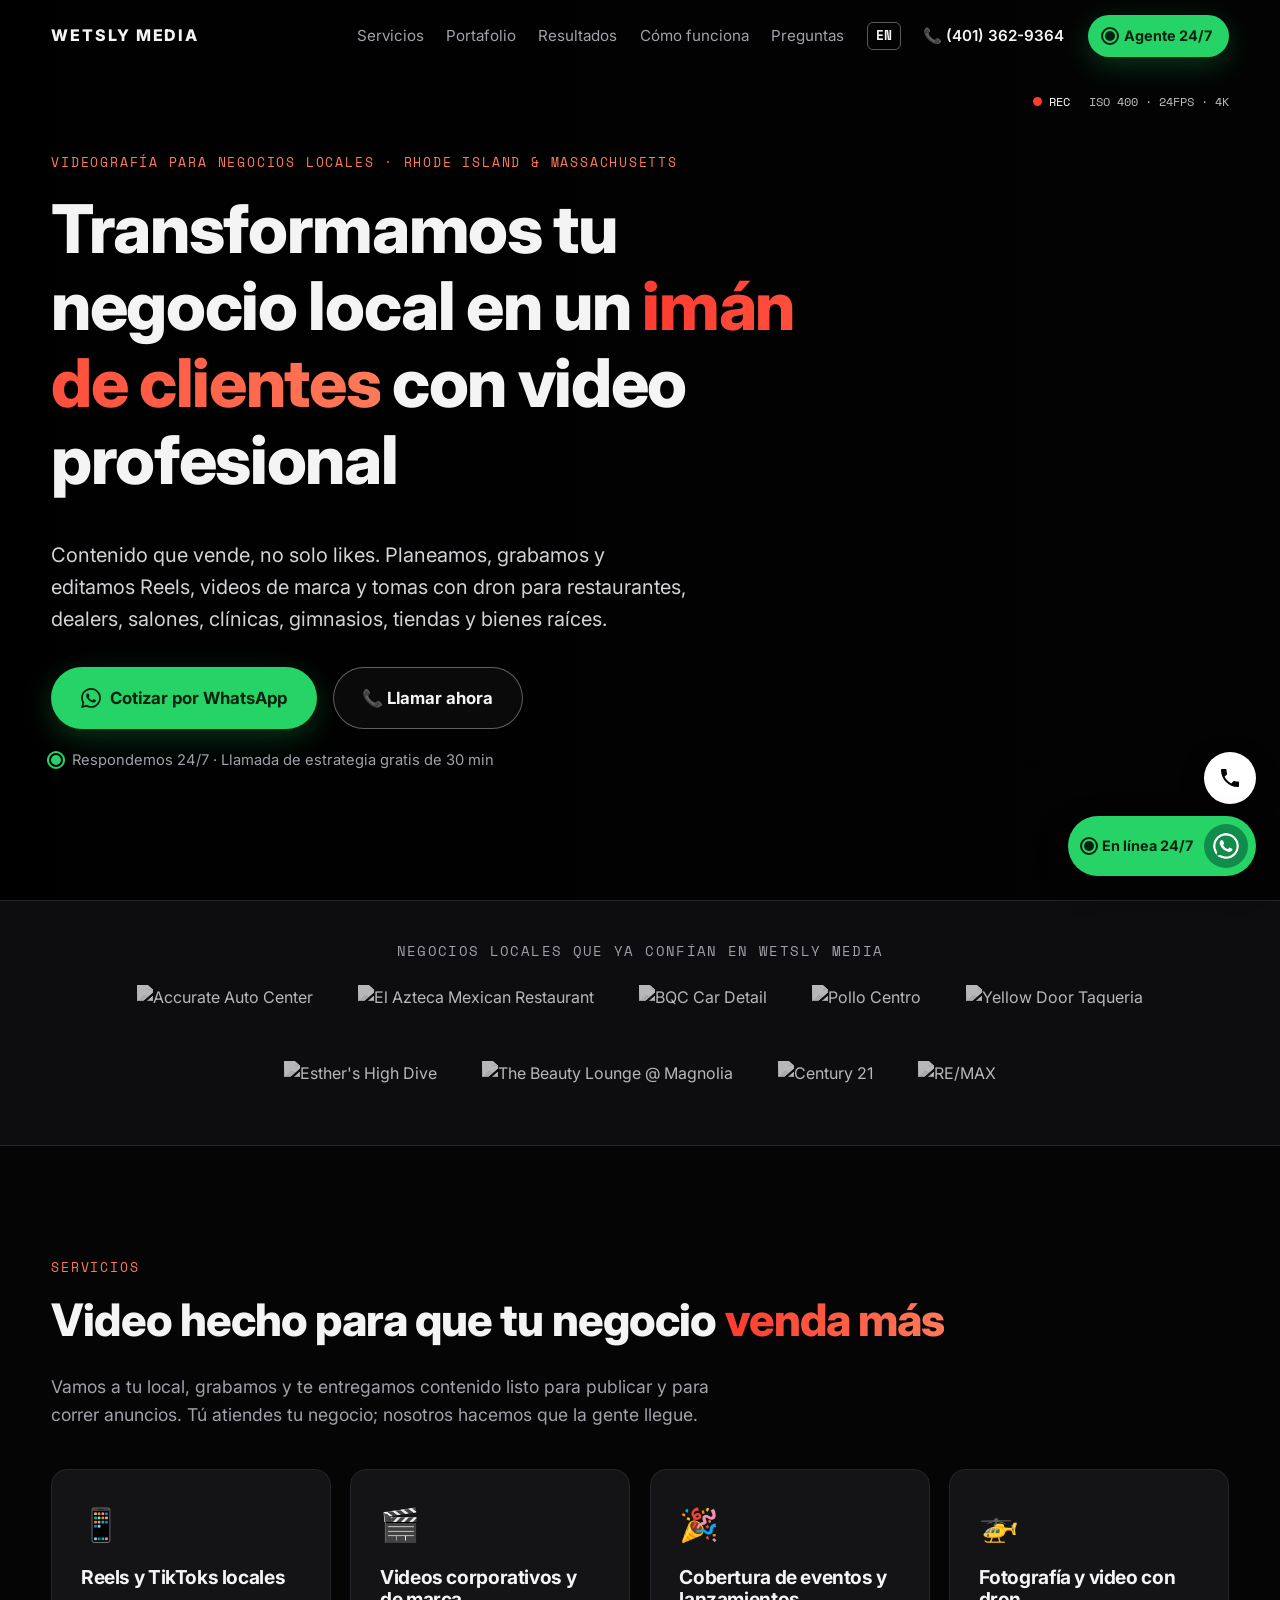
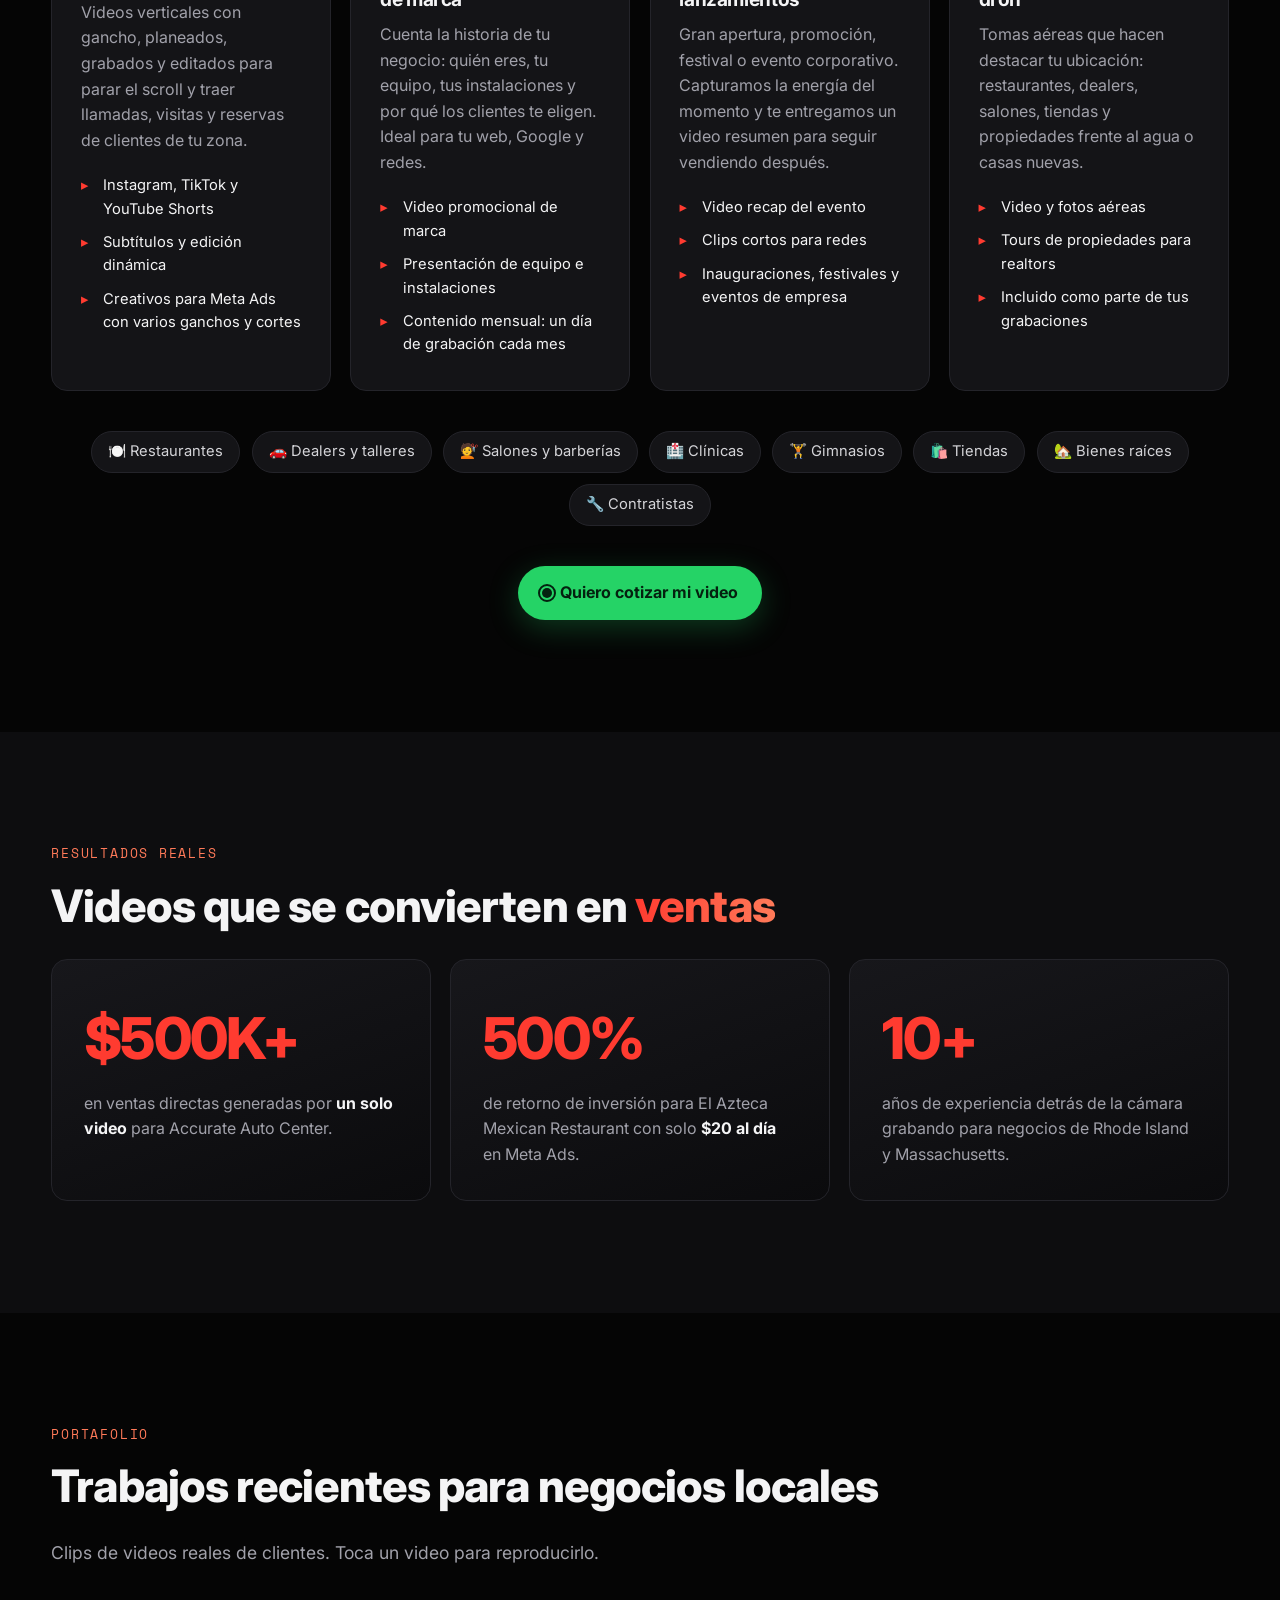
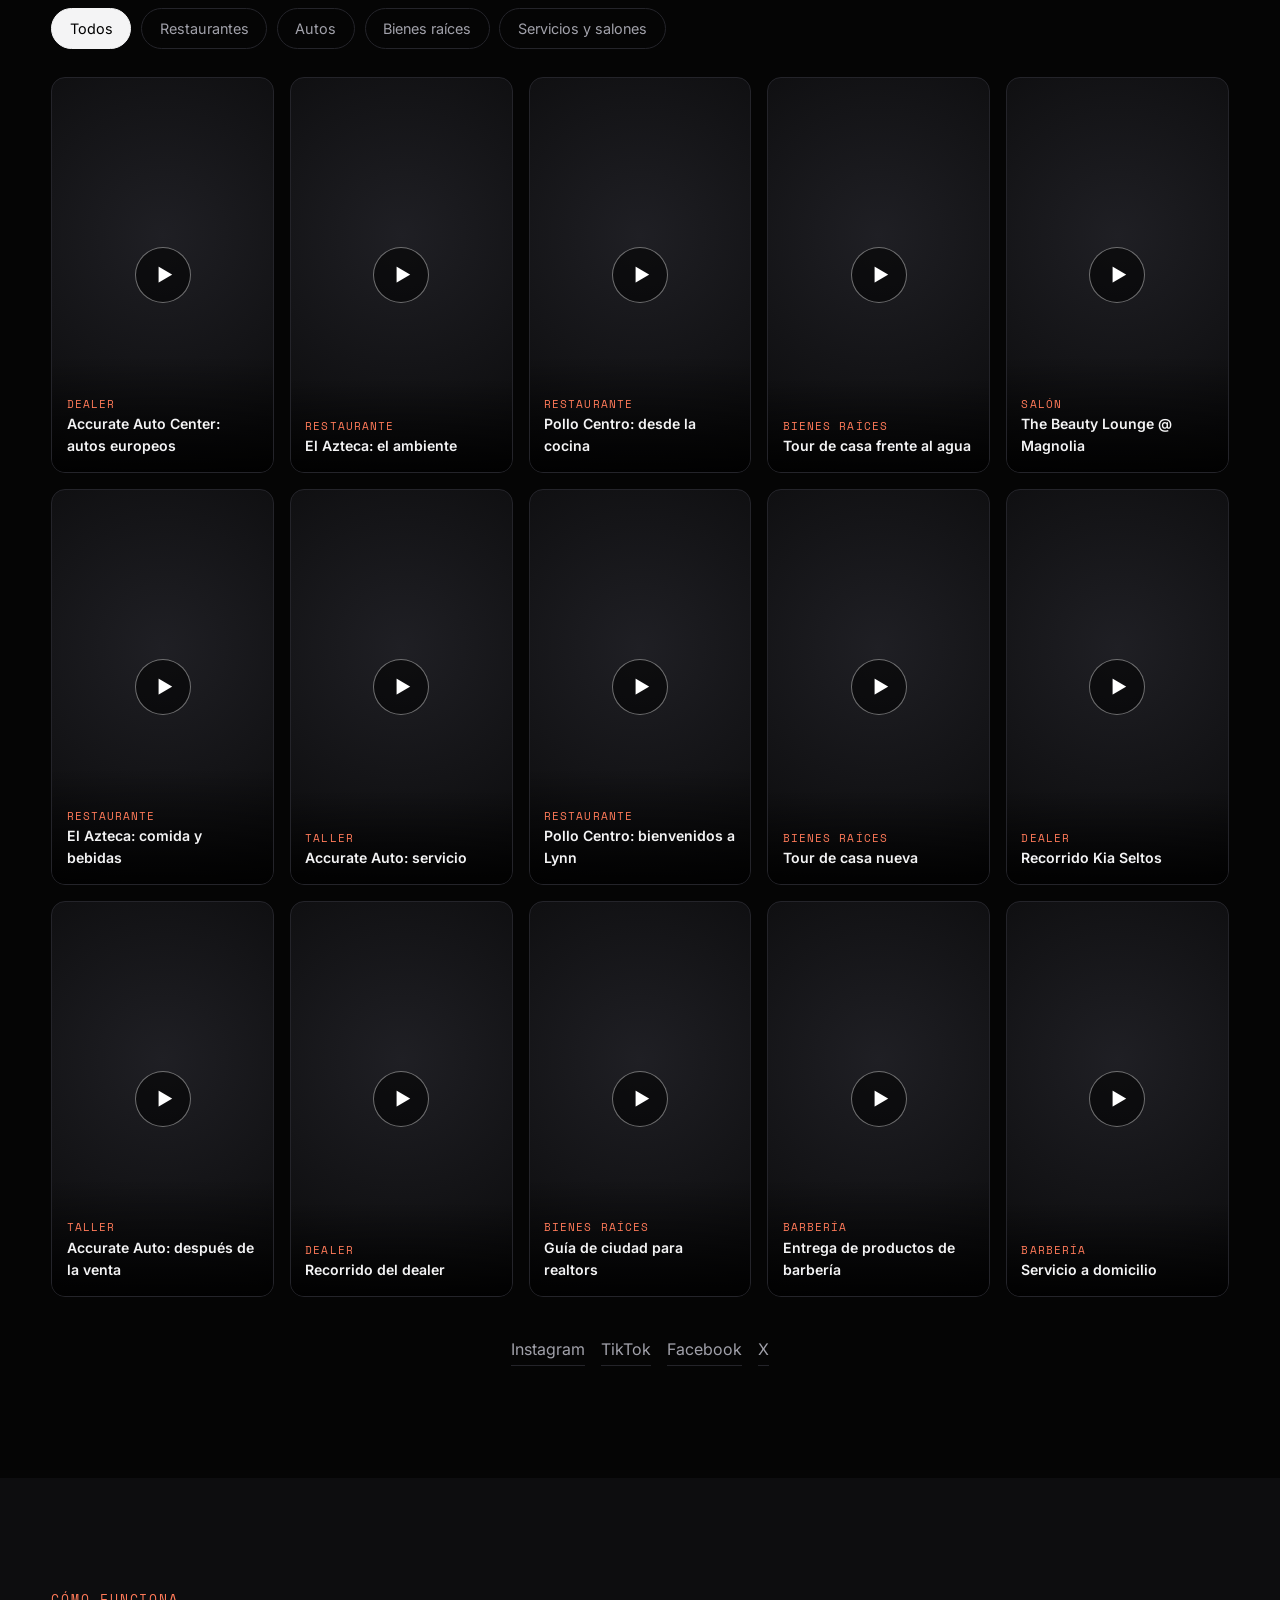
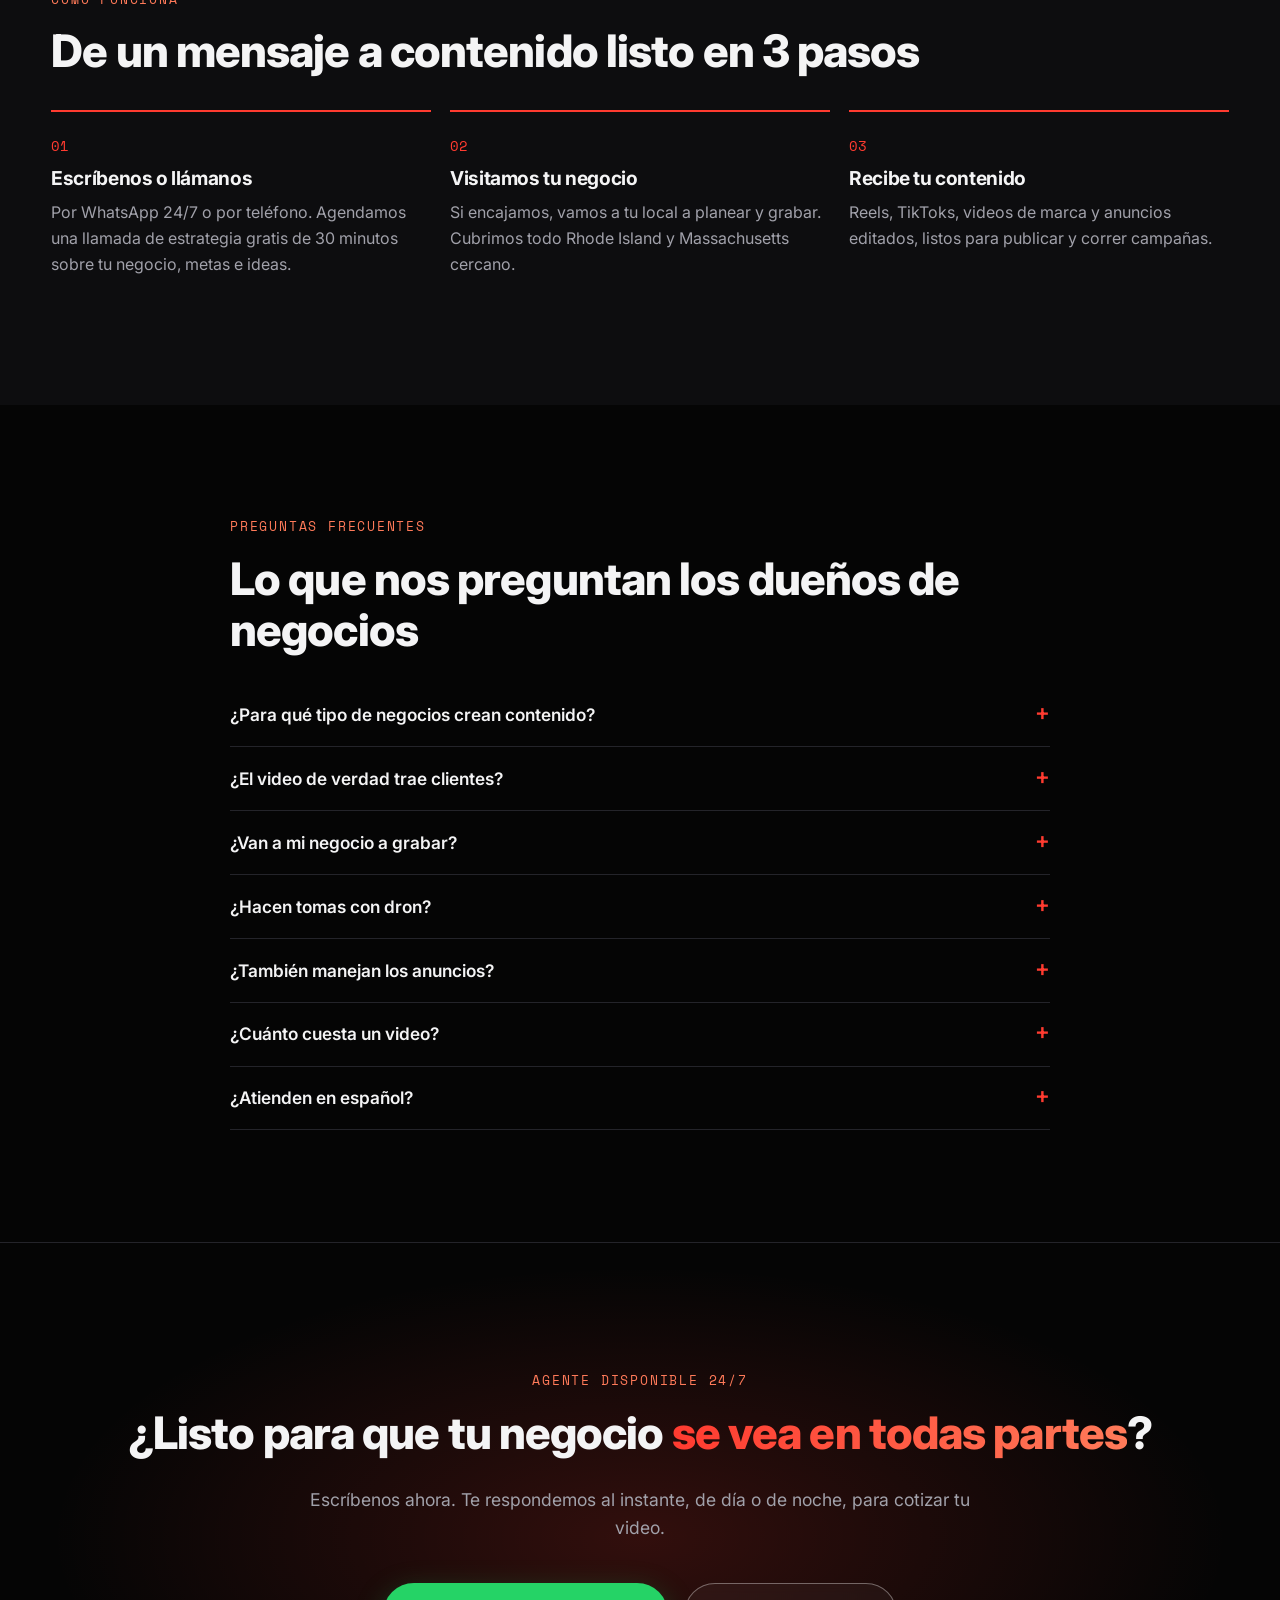
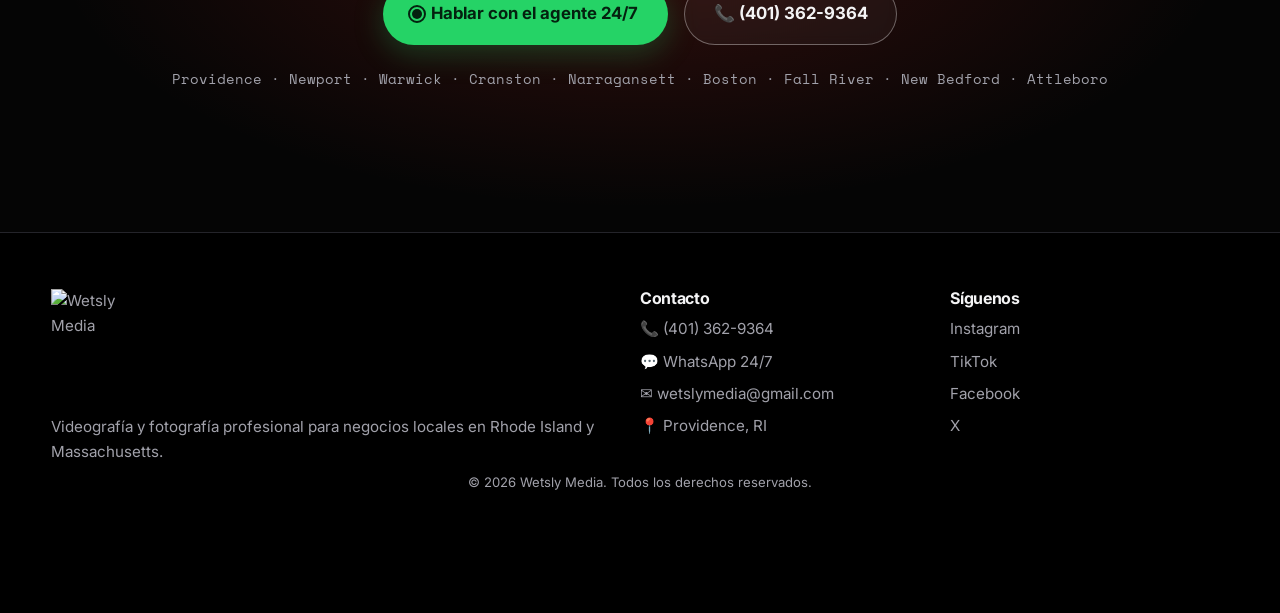
==== es/index.html @ fb04f78d "feat: version en ingles por defecto y boton EN/ES Co-Authored-By: Claude Opus 5.5 <noreply@anthropic" ====
<!DOCTYPE html>
<html lang="es" data-wa-message="Hola, quiero cotizar un video para mi negocio local">
<head>
  <meta charset="UTF-8" />
  <meta name="viewport" content="width=device-width, initial-scale=1.0" />
  <title>Videógrafo para Negocios Locales en Rhode Island y Massachusetts | Wetsly Media</title>
  <meta name="description" content="Reels, TikToks, videos de marca, eventos y tomas con dron para restaurantes, dealers, salones, clínicas, gimnasios y bienes raíces en Providence, Rhode Island y Massachusetts. Cotiza por WhatsApp 24/7: (401) 362-9364." />
  <meta name="keywords" content="videógrafo Providence, video para negocios Rhode Island, reels para restaurantes, video con dron Rhode Island, videografía Massachusetts, contenido para redes sociales negocios locales" />
  <meta name="theme-color" content="#000000" />
  <link rel="canonical" href="https://wetslymedia.com/es/" />
  <link rel="alternate" hreflang="en" href="../" />
  <link rel="alternate" hreflang="es" href="./" />
  <meta name="geo.region" content="US-RI" />
  <meta name="geo.placename" content="Providence" />

  <!-- Open Graph / redes sociales -->
  <meta property="og:type" content="website" />
  <meta property="og:locale" content="es_US" />
  <meta property="og:title" content="Wetsly Media | Video profesional para negocios locales en RI y MA" />
  <meta property="og:description" content="Contenido que vende, no solo likes. Reels, videos de marca, eventos y dron. Escríbenos por WhatsApp 24/7." />
  <meta property="og:image" content="https://wetslymedia.com/img/og-image.jpg" />
  <meta name="twitter:card" content="summary_large_image" />

  <link rel="preconnect" href="https://fonts.googleapis.com" />
  <link rel="preconnect" href="https://fonts.gstatic.com" crossorigin />
  <link href="https://fonts.googleapis.com/css2?family=Inter:wght@400;500;600;700;800&family=Space+Mono:wght@400;700&display=swap" rel="stylesheet" />
  <link rel="stylesheet" href="../styles.css" />

  <!-- Datos estructurados para SEO local -->
  <script type="application/ld+json">
  {
    "@context": "https://schema.org",
    "@type": "LocalBusiness",
    "name": "Wetsly Media",
    "description": "Videografía y fotografía profesional para negocios locales en Rhode Island y Massachusetts.",
    "url": "https://wetslymedia.com/",
    "image": "https://wetslymedia.com/img/og-image.jpg",
    "telephone": "+1-401-362-9364",
    "email": "wetslymedia@gmail.com",
    "priceRange": "$$",
    "address": { "@type": "PostalAddress", "addressLocality": "Providence", "addressRegion": "RI", "addressCountry": "US" },
    "areaServed": ["Providence", "Newport", "Warwick", "Cranston", "Narragansett", "Boston", "Fall River", "New Bedford", "Attleboro"],
    "openingHoursSpecification": { "@type": "OpeningHoursSpecification", "dayOfWeek": ["Monday","Tuesday","Wednesday","Thursday","Friday","Saturday","Sunday"], "opens": "00:00", "closes": "23:59" },
    "sameAs": [
      "https://www.instagram.com/wetslymedia/",
      "https://www.tiktok.com/@wetslymedia",
      "https://www.facebook.com/profile.php?id=61590824986996",
      "https://x.com/wetslymedia"
    ]
  }
  </script>
</head>
<body>

  <!-- ============ NAVEGACIÓN ============ -->
  <header class="nav" id="top">
    <div class="container nav__inner">
      <a href="./" class="nav__logo" aria-label="Wetsly Media inicio">
        <img src="https://wetslymedia.com/img/logo-horizontal.webp" alt="Wetsly Media" width="160" height="40" onerror="this.replaceWith(Object.assign(document.createElement('span'),{className:'nav__logo-text',textContent:'WETSLY MEDIA'}))" />
      </a>
      <nav class="nav__links" id="navLinks" aria-label="Principal">
        <a href="#servicios">Servicios</a>
        <a href="#portafolio">Portafolio</a>
        <a href="#resultados">Resultados</a>
        <a href="#proceso">Cómo funciona</a>
        <a href="#faq">Preguntas</a>
        <a href="../" class="nav__lang" lang="en" aria-label="English version">EN</a>
        <a href="tel:+14013629364" class="nav__call" data-call>📞 (401) 362-9364</a>
      </nav>
      <a href="../" class="nav__lang nav__lang--mobile" lang="en">EN</a>
      <a href="https://wa.me/14013629364?text=Hola%2C%20quiero%20cotizar%20un%20video%20para%20mi%20negocio%20local" class="btn btn--wa btn--sm nav__cta" data-whatsapp target="_blank" rel="noopener">
        <span class="live-dot" aria-hidden="true"></span> Agente 24/7
      </a>
      <button class="nav__toggle" id="navToggle" aria-label="Abrir menú" aria-expanded="false" aria-controls="navLinks">
        <span></span><span></span><span></span>
      </button>
    </div>
  </header>

  <main>
    <!-- ============ HERO ============ -->
    <section class="hero">
      <video class="hero__video" autoplay muted loop playsinline preload="metadata" poster="https://wetslymedia.com/img/og-image.jpg" aria-hidden="true">
        <source src="https://wetslymedia.com/media/c1.mp4" type="video/mp4" />
      </video>
      <div class="hero__overlay"></div>
      <div class="hero__hud" aria-hidden="true">
        <span class="rec"><span class="rec__dot"></span>REC</span>
        <span>ISO 400 · 24FPS · 4K</span>
      </div>
      <div class="container hero__content">
        <p class="eyebrow">Videografía para negocios locales · Rhode Island &amp; Massachusetts</p>
        <h1>Transformamos tu negocio local en un <span class="accent">imán de clientes</span> con video profesional</h1>
        <p class="hero__sub">Contenido que vende, no solo likes. Planeamos, grabamos y editamos Reels, videos de marca y tomas con dron para restaurantes, dealers, salones, clínicas, gimnasios, tiendas y bienes raíces.</p>
        <div class="hero__ctas">
          <a href="https://wa.me/14013629364?text=Hola%2C%20quiero%20cotizar%20un%20video%20para%20mi%20negocio%20local" class="btn btn--wa btn--lg" data-whatsapp target="_blank" rel="noopener">
            <svg class="icon" viewBox="0 0 24 24" aria-hidden="true"><path d="M17.5 14.4c-.3-.1-1.7-.8-2-.9-.3-.1-.5-.1-.7.1-.2.3-.8.9-.9 1.1-.2.2-.3.2-.6.1-.3-.1-1.2-.5-2.3-1.4-.9-.8-1.4-1.7-1.6-2-.2-.3 0-.5.1-.6l.4-.5c.1-.2.2-.3.3-.5.1-.2 0-.4 0-.5l-.9-2.2c-.2-.6-.5-.5-.7-.5h-.6c-.2 0-.5.1-.8.4-.3.3-1 1-1 2.4s1 2.8 1.2 3c.1.2 2 3.1 4.9 4.3.7.3 1.2.5 1.7.6.7.2 1.3.2 1.8.1.6-.1 1.7-.7 1.9-1.4.2-.7.2-1.2.2-1.4-.1-.1-.3-.2-.6-.3zM12 21.8c-1.8 0-3.5-.5-5-1.4l-.4-.2-3.7 1 1-3.6-.2-.4c-1-1.6-1.5-3.3-1.5-5.2 0-5.4 4.4-9.8 9.8-9.8 2.6 0 5.1 1 6.9 2.9 1.9 1.9 2.9 4.3 2.9 6.9 0 5.4-4.4 9.8-9.8 9.8zm8.4-18.2C18.1 1.3 15.2.1 12 .1 5.5.1.1 5.4.1 12c0 2.1.5 4.1 1.6 5.9L0 24l6.3-1.6c1.7.9 3.7 1.4 5.7 1.4 6.6 0 11.9-5.3 11.9-11.9 0-3.2-1.2-6.2-3.5-8.3z"/></svg>
            Cotizar por WhatsApp
          </a>
          <a href="tel:+14013629364" class="btn btn--ghost btn--lg" data-call>📞 Llamar ahora</a>
        </div>
        <p class="hero__note"><span class="live-dot" aria-hidden="true"></span> Respondemos 24/7 · Llamada de estrategia gratis de 30 min</p>
      </div>
    </section>

    <!-- ============ CLIENTES ============ -->
    <section class="logos" aria-label="Negocios que confían en nosotros">
      <div class="container">
        <p class="logos__title">Negocios locales que ya confían en Wetsly Media</p>
        <div class="logos__track">
          <img src="https://wetslymedia.com/img/logo-accurate.webp" alt="Accurate Auto Center" loading="lazy" />
          <img src="https://wetslymedia.com/img/logo-azteca.webp" alt="El Azteca Mexican Restaurant" loading="lazy" />
          <img src="https://wetslymedia.com/img/logo-bqc.webp" alt="BQC Car Detail" loading="lazy" />
          <img src="https://wetslymedia.com/img/logo-pollocentro.webp" alt="Pollo Centro" loading="lazy" />
          <img src="https://wetslymedia.com/img/logo-yellowdoor.webp" alt="Yellow Door Taqueria" loading="lazy" />
          <img src="https://wetslymedia.com/img/logo-esthers.webp" alt="Esther's High Dive" loading="lazy" />
          <img src="https://wetslymedia.com/img/logo-magnolia.webp" alt="The Beauty Lounge @ Magnolia" loading="lazy" />
          <img src="https://wetslymedia.com/img/logo-c21.webp" alt="Century 21" loading="lazy" />
          <img src="https://wetslymedia.com/img/logo-remax.webp" alt="RE/MAX" loading="lazy" />
        </div>
      </div>
    </section>

    <!-- ============ SERVICIOS ============ -->
    <section class="section" id="servicios">
      <div class="container">
        <p class="eyebrow">Servicios</p>
        <h2>Video hecho para que tu negocio <span class="accent">venda más</span></h2>
        <p class="section__lead">Vamos a tu local, grabamos y te entregamos contenido listo para publicar y para correr anuncios. Tú atiendes tu negocio; nosotros hacemos que la gente llegue.</p>

        <div class="services">
          <article class="card reveal">
            <div class="card__icon">📱</div>
            <h3>Reels y TikToks locales</h3>
            <p>Videos verticales con gancho, planeados, grabados y editados para parar el scroll y traer llamadas, visitas y reservas de clientes de tu zona.</p>
            <ul class="card__list">
              <li>Instagram, TikTok y YouTube Shorts</li>
              <li>Subtítulos y edición dinámica</li>
              <li>Creativos para Meta Ads con varios ganchos y cortes</li>
            </ul>
          </article>
          <article class="card reveal">
            <div class="card__icon">🎬</div>
            <h3>Videos corporativos y de marca</h3>
            <p>Cuenta la historia de tu negocio: quién eres, tu equipo, tus instalaciones y por qué los clientes te eligen. Ideal para tu web, Google y redes.</p>
            <ul class="card__list">
              <li>Video promocional de marca</li>
              <li>Presentación de equipo e instalaciones</li>
              <li>Contenido mensual: un día de grabación cada mes</li>
            </ul>
          </article>
          <article class="card reveal">
            <div class="card__icon">🎉</div>
            <h3>Cobertura de eventos y lanzamientos</h3>
            <p>Gran apertura, promoción, festival o evento corporativo. Capturamos la energía del momento y te entregamos un video resumen para seguir vendiendo después.</p>
            <ul class="card__list">
              <li>Video recap del evento</li>
              <li>Clips cortos para redes</li>
              <li>Inauguraciones, festivales y eventos de empresa</li>
            </ul>
          </article>
          <article class="card reveal">
            <div class="card__icon">🚁</div>
            <h3>Fotografía y video con dron</h3>
            <p>Tomas aéreas que hacen destacar tu ubicación: restaurantes, dealers, salones, tiendas y propiedades frente al agua o casas nuevas.</p>
            <ul class="card__list">
              <li>Video y fotos aéreas</li>
              <li>Tours de propiedades para realtors</li>
              <li>Incluido como parte de tus grabaciones</li>
            </ul>
          </article>
        </div>

        <div class="industries">
          <span>🍽️ Restaurantes</span><span>🚗 Dealers y talleres</span><span>💇 Salones y barberías</span><span>🏥 Clínicas</span><span>🏋️ Gimnasios</span><span>🛍️ Tiendas</span><span>🏡 Bienes raíces</span><span>🔧 Contratistas</span>
        </div>

        <div class="center">
          <a href="https://wa.me/14013629364?text=Hola%2C%20quiero%20cotizar%20un%20video%20para%20mi%20negocio%20local" class="btn btn--wa" data-whatsapp target="_blank" rel="noopener"><span class="live-dot" aria-hidden="true"></span> Quiero cotizar mi video</a>
        </div>
      </div>
    </section>

    <!-- ============ RESULTADOS ============ -->
    <section class="section section--alt" id="resultados">
      <div class="container">
        <p class="eyebrow">Resultados reales</p>
        <h2>Videos que se convierten en <span class="accent">ventas</span></h2>
        <div class="stats">
          <div class="stat reveal">
            <p class="stat__num">$500K+</p>
            <p class="stat__label">en ventas directas generadas por <strong>un solo video</strong> para Accurate Auto Center.</p>
          </div>
          <div class="stat reveal">
            <p class="stat__num">500%</p>
            <p class="stat__label">de retorno de inversión para El Azteca Mexican Restaurant con solo <strong>$20 al día</strong> en Meta Ads.</p>
          </div>
          <div class="stat reveal">
            <p class="stat__num">10+</p>
            <p class="stat__label">años de experiencia detrás de la cámara grabando para negocios de Rhode Island y Massachusetts.</p>
          </div>
        </div>
      </div>
    </section>

    <!-- ============ PORTAFOLIO ============ -->
    <section class="section" id="portafolio">
      <div class="container">
        <p class="eyebrow">Portafolio</p>
        <h2>Trabajos recientes para negocios locales</h2>
        <p class="section__lead">Clips de videos reales de clientes. Toca un video para reproducirlo.</p>

        <div class="filters" role="tablist" aria-label="Filtrar portafolio">
          <button class="filter is-active" data-filter="all">Todos</button>
          <button class="filter" data-filter="restaurante">Restaurantes</button>
          <button class="filter" data-filter="auto">Autos</button>
          <button class="filter" data-filter="realestate">Bienes raíces</button>
          <button class="filter" data-filter="servicios">Servicios y salones</button>
        </div>

        <!--
          Para cambiar videos: edita data-src (archivo .mp4) y el título.
          Para usar YouTube / Vimeo / Instagram, reemplaza el <video> por un iframe con loading="lazy".
          Hay ejemplos en el README.md.
        -->
        <div class="reels" id="reels">
          <figure class="reel" data-cat="auto"><video data-src="https://wetslymedia.com/media/c14.mp4" muted loop playsinline preload="none"></video><figcaption><span>Dealer</span>Accurate Auto Center: autos europeos</figcaption></figure>
          <figure class="reel" data-cat="restaurante"><video data-src="https://wetslymedia.com/media/c8.mp4" muted loop playsinline preload="none"></video><figcaption><span>Restaurante</span>El Azteca: el ambiente</figcaption></figure>
          <figure class="reel" data-cat="restaurante"><video data-src="https://wetslymedia.com/media/c12.mp4" muted loop playsinline preload="none"></video><figcaption><span>Restaurante</span>Pollo Centro: desde la cocina</figcaption></figure>
          <figure class="reel" data-cat="realestate"><video data-src="https://wetslymedia.com/media/c16.mp4" muted loop playsinline preload="none"></video><figcaption><span>Bienes raíces</span>Tour de casa frente al agua</figcaption></figure>
          <figure class="reel" data-cat="servicios"><video data-src="https://wetslymedia.com/media/c17.mp4" muted loop playsinline preload="none"></video><figcaption><span>Salón</span>The Beauty Lounge @ Magnolia</figcaption></figure>
          <figure class="reel" data-cat="restaurante"><video data-src="https://wetslymedia.com/media/c9.mp4" muted loop playsinline preload="none"></video><figcaption><span>Restaurante</span>El Azteca: comida y bebidas</figcaption></figure>
          <figure class="reel" data-cat="auto"><video data-src="https://wetslymedia.com/media/c10.mp4" muted loop playsinline preload="none"></video><figcaption><span>Taller</span>Accurate Auto: servicio</figcaption></figure>
          <figure class="reel" data-cat="restaurante"><video data-src="https://wetslymedia.com/media/c13.mp4" muted loop playsinline preload="none"></video><figcaption><span>Restaurante</span>Pollo Centro: bienvenidos a Lynn</figcaption></figure>
          <figure class="reel" data-cat="realestate"><video data-src="https://wetslymedia.com/media/c15.mp4" muted loop playsinline preload="none"></video><figcaption><span>Bienes raíces</span>Tour de casa nueva</figcaption></figure>
          <figure class="reel" data-cat="auto"><video data-src="https://wetslymedia.com/media/c5.mp4" muted loop playsinline preload="none"></video><figcaption><span>Dealer</span>Recorrido Kia Seltos</figcaption></figure>
          <figure class="reel" data-cat="auto"><video data-src="https://wetslymedia.com/media/c11.mp4" muted loop playsinline preload="none"></video><figcaption><span>Taller</span>Accurate Auto: después de la venta</figcaption></figure>
          <figure class="reel" data-cat="auto"><video data-src="https://wetslymedia.com/media/c6.mp4" muted loop playsinline preload="none"></video><figcaption><span>Dealer</span>Recorrido del dealer</figcaption></figure>
          <figure class="reel" data-cat="realestate"><video data-src="https://wetslymedia.com/media/c7.mp4" muted loop playsinline preload="none"></video><figcaption><span>Bienes raíces</span>Guía de ciudad para realtors</figcaption></figure>
          <figure class="reel" data-cat="servicios"><video data-src="https://wetslymedia.com/media/c3.mp4" muted loop playsinline preload="none"></video><figcaption><span>Barbería</span>Entrega de productos de barbería</figcaption></figure>
          <figure class="reel" data-cat="servicios"><video data-src="https://wetslymedia.com/media/c4.mp4" muted loop playsinline preload="none"></video><figcaption><span>Barbería</span>Servicio a domicilio</figcaption></figure>
        </div>

        <div class="social-row">
          <a href="https://www.instagram.com/wetslymedia/" target="_blank" rel="noopener">Instagram</a>
          <a href="https://www.tiktok.com/@wetslymedia" target="_blank" rel="noopener">TikTok</a>
          <a href="https://www.facebook.com/profile.php?id=61590824986996" target="_blank" rel="noopener">Facebook</a>
          <a href="https://x.com/wetslymedia" target="_blank" rel="noopener">X</a>
        </div>
      </div>
    </section>

    <!-- ============ PROCESO ============ -->
    <section class="section section--alt" id="proceso">
      <div class="container">
        <p class="eyebrow">Cómo funciona</p>
        <h2>De un mensaje a contenido listo en 3 pasos</h2>
        <ol class="steps">
          <li class="step reveal"><span class="step__n">01</span><h3>Escríbenos o llámanos</h3><p>Por WhatsApp 24/7 o por teléfono. Agendamos una llamada de estrategia gratis de 30 minutos sobre tu negocio, metas e ideas.</p></li>
          <li class="step reveal"><span class="step__n">02</span><h3>Visitamos tu negocio</h3><p>Si encajamos, vamos a tu local a planear y grabar. Cubrimos todo Rhode Island y Massachusetts cercano.</p></li>
          <li class="step reveal"><span class="step__n">03</span><h3>Recibe tu contenido</h3><p>Reels, TikToks, videos de marca y anuncios editados, listos para publicar y correr campañas.</p></li>
        </ol>
      </div>
    </section>

    <!-- ============ FAQ ============ -->
    <section class="section" id="faq">
      <div class="container container--narrow">
        <p class="eyebrow">Preguntas frecuentes</p>
        <h2>Lo que nos preguntan los dueños de negocios</h2>
        <details class="faq"><summary>¿Para qué tipo de negocios crean contenido?</summary><p>Restaurantes, dealers y talleres, salones y barberías, clínicas, gimnasios, tiendas, bienes raíces, contratistas y cualquier negocio local que quiera más clientes.</p></details>
        <details class="faq"><summary>¿El video de verdad trae clientes?</summary><p>Sí. Un solo video para Accurate Auto Center generó más de $500,000 en ventas directas, y El Azteca logró un 500% de retorno con $20 al día en Meta Ads usando nuestro contenido.</p></details>
        <details class="faq"><summary>¿Van a mi negocio a grabar?</summary><p>Sí. Grabamos en tu local, en cualquier parte de Rhode Island y Massachusetts cercano: Providence, Newport, Warwick, Cranston, Narragansett, Boston, Fall River, New Bedford y Attleboro.</p></details>
        <details class="faq"><summary>¿Hacen tomas con dron?</summary><p>Sí. Hacemos video y fotos aéreas como parte de nuestras grabaciones, ideal para destacar tu ubicación o propiedad.</p></details>
        <details class="faq"><summary>¿También manejan los anuncios?</summary><p>Creamos videos listos para anuncios con varios ganchos y cortes, y podemos ayudarte a configurar tus campañas de Facebook e Instagram.</p></details>
        <details class="faq"><summary>¿Cuánto cuesta un video?</summary><p>Cada proyecto se cotiza a la medida según lo que necesitas. Escríbenos por WhatsApp con tu tipo de negocio y la fecha, y te respondemos con una propuesta.</p></details>
        <details class="faq"><summary>¿Atienden en español?</summary><p>Sí, en español y en inglés.</p></details>
      </div>
    </section>

    <!-- ============ CTA FINAL ============ -->
    <section class="final-cta" id="contacto">
      <div class="container center">
        <p class="eyebrow">Agente disponible 24/7</p>
        <h2>¿Listo para que tu negocio <span class="accent">se vea en todas partes</span>?</h2>
        <p class="section__lead">Escríbenos ahora. Te respondemos al instante, de día o de noche, para cotizar tu video.</p>
        <div class="hero__ctas hero__ctas--center">
          <a href="https://wa.me/14013629364?text=Hola%2C%20quiero%20cotizar%20un%20video%20para%20mi%20negocio%20local" class="btn btn--wa btn--lg" data-whatsapp target="_blank" rel="noopener"><span class="live-dot" aria-hidden="true"></span> Hablar con el agente 24/7</a>
          <a href="tel:+14013629364" class="btn btn--ghost btn--lg" data-call>📞 (401) 362-9364</a>
        </div>
        <p class="final-cta__area">Providence · Newport · Warwick · Cranston · Narragansett · Boston · Fall River · New Bedford · Attleboro</p>
      </div>
    </section>
  </main>

  <!-- ============ FOOTER ============ -->
  <footer class="footer">
    <div class="container footer__inner">
      <div>
        <img src="https://wetslymedia.com/img/logo-stacked.webp" alt="Wetsly Media" class="footer__logo" loading="lazy" width="120" height="120" />
        <p>Videografía y fotografía profesional para negocios locales en Rhode Island y Massachusetts.</p>
      </div>
      <div>
        <h4>Contacto</h4>
        <p><a href="tel:+14013629364" data-call>📞 (401) 362-9364</a></p>
        <p><a href="https://wa.me/14013629364?text=Hola%2C%20quiero%20cotizar%20un%20video%20para%20mi%20negocio%20local" data-whatsapp target="_blank" rel="noopener">💬 WhatsApp 24/7</a></p>
        <p><a href="mailto:wetslymedia@gmail.com">✉️ wetslymedia@gmail.com</a></p>
        <p>📍 Providence, RI</p>
      </div>
      <div>
        <h4>Síguenos</h4>
        <p><a href="https://www.instagram.com/wetslymedia/" target="_blank" rel="noopener">Instagram</a></p>
        <p><a href="https://www.tiktok.com/@wetslymedia" target="_blank" rel="noopener">TikTok</a></p>
        <p><a href="https://www.facebook.com/profile.php?id=61590824986996" target="_blank" rel="noopener">Facebook</a></p>
        <p><a href="https://x.com/wetslymedia" target="_blank" rel="noopener">X</a></p>
      </div>
    </div>
    <p class="footer__copy">© <span id="year">2026</span> Wetsly Media. Todos los derechos reservados.</p>
  </footer>

  <!-- ============ BOTÓN FLOTANTE AGENTE 24/7 ============ -->
  <div class="fab" id="agentFab">
    <a href="tel:+14013629364" class="fab__call" data-call aria-label="Llamar al (401) 362-9364">
      <svg viewBox="0 0 24 24" aria-hidden="true"><path d="M6.6 10.8c1.4 2.8 3.8 5.1 6.6 6.6l2.2-2.2c.3-.3.7-.4 1-.2 1.1.4 2.3.6 3.6.6.6 0 1 .4 1 1V20c0 .6-.4 1-1 1-9.4 0-17-7.6-17-17 0-.6.4-1 1-1h3.5c.6 0 1 .4 1 1 0 1.3.2 2.5.6 3.6.1.3 0 .7-.2 1L6.6 10.8z"/></svg>
    </a>
    <a href="https://wa.me/14013629364?text=Hola%2C%20quiero%20cotizar%20un%20video%20para%20mi%20negocio%20local" class="fab__wa" data-whatsapp target="_blank" rel="noopener" aria-label="Abrir WhatsApp con el agente 24/7">
      <span class="fab__status"><span class="live-dot"></span>En línea 24/7</span>
      <svg viewBox="0 0 24 24" aria-hidden="true"><path d="M17.5 14.4c-.3-.1-1.7-.8-2-.9-.3-.1-.5-.1-.7.1-.2.3-.8.9-.9 1.1-.2.2-.3.2-.6.1-.3-.1-1.2-.5-2.3-1.4-.9-.8-1.4-1.7-1.6-2-.2-.3 0-.5.1-.6l.4-.5c.1-.2.2-.3.3-.5.1-.2 0-.4 0-.5l-.9-2.2c-.2-.6-.5-.5-.7-.5h-.6c-.2 0-.5.1-.8.4-.3.3-1 1-1 2.4s1 2.8 1.2 3c.1.2 2 3.1 4.9 4.3.7.3 1.2.5 1.7.6.7.2 1.3.2 1.8.1.6-.1 1.7-.7 1.9-1.4.2-.7.2-1.2.2-1.4-.1-.1-.3-.2-.6-.3zM12 21.8c-1.8 0-3.5-.5-5-1.4l-.4-.2-3.7 1 1-3.6-.2-.4c-1-1.6-1.5-3.3-1.5-5.2 0-5.4 4.4-9.8 9.8-9.8 2.6 0 5.1 1 6.9 2.9 1.9 1.9 2.9 4.3 2.9 6.9 0 5.4-4.4 9.8-9.8 9.8zm8.4-18.2C18.1 1.3 15.2.1 12 .1 5.5.1.1 5.4.1 12c0 2.1.5 4.1 1.6 5.9L0 24l6.3-1.6c1.7.9 3.7 1.4 5.7 1.4 6.6 0 11.9-5.3 11.9-11.9 0-3.2-1.2-6.2-3.5-8.3z"/></svg>
    </a>
  </div>

  <script src="../script.js" defer></script>
</body>
</html>
---- styles.css ----
/* ==========================================================
   Wetsly Media · Landing de videografía para negocios locales
   Modo oscuro elegante · responsivo · sin dependencias
   ========================================================== */

:root {
  --bg: #050505;
  --bg-alt: #0d0d0f;
  --card: #141417;
  --line: #24242a;
  --text: #f4f4f5;
  --muted: #a1a1aa;
  --accent: #ff3b30;      /* rojo "REC" de cámara */
  --accent-2: #ff7a59;
  --wa: #25d366;          /* verde WhatsApp */
  --wa-dark: #128c4b;
  --radius: 16px;
  --font: "Inter", system-ui, -apple-system, "Segoe UI", Roboto, sans-serif;
  --mono: "Space Mono", ui-monospace, Menlo, Consolas, monospace;
}

*, *::before, *::after { box-sizing: border-box; }
html { scroll-behavior: smooth; scroll-padding-top: 80px; }
body {
  margin: 0;
  background: var(--bg);
  color: var(--text);
  font-family: var(--font);
  line-height: 1.6;
  -webkit-font-smoothing: antialiased;
}
img, video { max-width: 100%; display: block; }
a { color: inherit; text-decoration: none; }
h1, h2, h3, h4 { line-height: 1.15; margin: 0 0 .6em; letter-spacing: -0.02em; }
h1 { font-size: clamp(2.2rem, 5.5vw, 4.2rem); font-weight: 800; }
h2 { font-size: clamp(1.8rem, 3.8vw, 2.8rem); font-weight: 800; }
h3 { font-size: 1.2rem; font-weight: 700; }
p { margin: 0 0 1em; }

.container { width: min(1180px, 92%); margin-inline: auto; }
.container--narrow { width: min(820px, 92%); }
.center { text-align: center; }
.accent {
  background: linear-gradient(90deg, var(--accent), var(--accent-2));
  -webkit-background-clip: text; background-clip: text; color: transparent;
}
.eyebrow {
  font-family: var(--mono); font-size: .8rem; text-transform: uppercase;
  letter-spacing: .14em; color: var(--accent-2); margin-bottom: 1rem;
}

/* ---------- Botones ---------- */
.btn {
  display: inline-flex; align-items: center; justify-content: center; gap: .55rem;
  padding: .85rem 1.4rem; border-radius: 999px; font-weight: 700;
  border: 1px solid transparent; transition: transform .2s, box-shadow .2s, background .2s;
  cursor: pointer; white-space: nowrap;
}
.btn:hover { transform: translateY(-2px); }
.btn--sm { padding: .55rem 1rem; font-size: .9rem; }
.btn--lg { padding: 1.05rem 1.8rem; font-size: 1.05rem; }
.btn--wa { background: var(--wa); color: #04210f; box-shadow: 0 8px 30px rgba(37, 211, 102, .25); }
.btn--wa:hover { background: #2ee673; box-shadow: 0 10px 36px rgba(37, 211, 102, .4); }
.btn--ghost { border-color: rgba(255,255,255,.35); color: var(--text); background: rgba(255,255,255,.04); backdrop-filter: blur(6px); }
.btn--ghost:hover { border-color: #fff; background: rgba(255,255,255,.1); }
.icon { width: 20px; height: 20px; fill: currentColor; }

/* Punto verde "en línea" con pulso */
.live-dot {
  position: relative; display: inline-block; width: 10px; height: 10px;
  border-radius: 50%; background: var(--wa); flex-shrink: 0;
}
.btn--wa .live-dot { background: #04210f; }
.btn--wa .live-dot::after { border-color: #04210f; }
.live-dot::after {
  content: ""; position: absolute; inset: -4px; border-radius: 50%;
  border: 2px solid var(--wa); animation: pulse 1.8s ease-out infinite;
}
@keyframes pulse {
  0% { transform: scale(.6); opacity: 1; }
  100% { transform: scale(1.9); opacity: 0; }
}

/* ---------- Navegación ---------- */
.nav {
  position: fixed; inset: 0 0 auto 0; z-index: 1000;
  transition: background .3s, border-color .3s;
  border-bottom: 1px solid transparent;
}
.nav.is-scrolled { background: rgba(5,5,5,.88); backdrop-filter: blur(12px); border-color: var(--line); }
.nav__inner { display: flex; align-items: center; gap: 1.5rem; height: 72px; }
.nav__logo img { height: 36px; width: auto; }
.nav__logo-text { font-weight: 800; letter-spacing: .12em; white-space: nowrap; }
.nav__links { display: flex; align-items: center; gap: 1.4rem; margin-left: auto; font-size: .95rem; color: var(--muted); }
.nav__links a:hover { color: var(--text); }
.nav__call { color: var(--text) !important; font-weight: 600; }
.nav__toggle { display: none; background: none; border: 0; padding: 8px; cursor: pointer; }
.nav__toggle span { display: block; width: 24px; height: 2px; background: var(--text); margin: 5px 0; transition: .3s; }

/* ---------- Hero ---------- */
.hero { position: relative; min-height: 100svh; display: flex; align-items: center; overflow: hidden; padding: 110px 0 70px; }
.hero__video { position: absolute; inset: 0; width: 100%; height: 100%; object-fit: cover; }
.hero__overlay {
  position: absolute; inset: 0;
  background: linear-gradient(90deg, rgba(0,0,0,.92) 0%, rgba(0,0,0,.65) 55%, rgba(0,0,0,.4) 100%),
              linear-gradient(0deg, var(--bg) 0%, transparent 30%);
}
.hero__hud {
  position: absolute; top: 92px; right: 4%; z-index: 2; display: flex; gap: 1.2rem;
  font-family: var(--mono); font-size: .75rem; color: rgba(255,255,255,.75);
}
.rec { display: inline-flex; align-items: center; gap: .4rem; color: #fff; }
.rec__dot { width: 9px; height: 9px; border-radius: 50%; background: var(--accent); animation: blink 1.2s steps(2) infinite; }
@keyframes blink { 50% { opacity: 0; } }
.hero__content { position: relative; z-index: 2; max-width: 820px; margin-left: max(4%, calc((100% - 1180px) / 2)); }
.hero__sub { font-size: clamp(1.05rem, 1.6vw, 1.25rem); color: #d4d4d8; max-width: 640px; }
.hero__ctas { display: flex; flex-wrap: wrap; gap: 1rem; margin: 2rem 0 1.2rem; }
.hero__ctas--center { justify-content: center; }
.hero__note { display: flex; align-items: center; gap: .7rem; color: var(--muted); font-size: .92rem; }

/* ---------- Logos ---------- */
.logos { padding: 2.5rem 0; border-block: 1px solid var(--line); background: var(--bg-alt); }
.logos__title { text-align: center; color: var(--muted); font-size: .85rem; font-family: var(--mono); text-transform: uppercase; letter-spacing: .1em; }
.logos__track { display: flex; flex-wrap: wrap; justify-content: center; align-items: center; gap: 2rem 2.8rem; margin-top: 1.4rem; }
.logos__track img { height: 44px; width: auto; filter: grayscale(1) brightness(1.6); opacity: .7; transition: .3s; }
.logos__track img:hover { filter: none; opacity: 1; }

/* ---------- Secciones ---------- */
.section { padding: clamp(4rem, 9vw, 7rem) 0; }
.section--alt { background: var(--bg-alt); }
.section__lead { color: var(--muted); font-size: 1.1rem; max-width: 680px; margin-bottom: 2.5rem; }
.center .section__lead { margin-inline: auto; }

/* Servicios */
.services { display: grid; grid-template-columns: repeat(auto-fit, minmax(250px, 1fr)); gap: 1.2rem; }
.card {
  background: var(--card); border: 1px solid var(--line); border-radius: var(--radius);
  padding: 1.8rem; transition: transform .3s, border-color .3s;
}
.card:hover { transform: translateY(-4px); border-color: rgba(255,59,48,.5); }
.card__icon { font-size: 2rem; margin-bottom: 1rem; }
.card p { color: var(--muted); }
.card__list { list-style: none; padding: 0; margin: 0; font-size: .92rem; }
.card__list li { padding: .3rem 0 .3rem 1.4rem; position: relative; }
.card__list li::before { content: "▸"; position: absolute; left: 0; color: var(--accent); }
.industries { display: flex; flex-wrap: wrap; justify-content: center; gap: .7rem; margin: 2.5rem 0; }
.industries span { border: 1px solid var(--line); border-radius: 999px; padding: .5rem 1rem; font-size: .92rem; color: #d4d4d8; background: var(--card); }

/* Resultados */
.stats { display: grid; grid-template-columns: repeat(auto-fit, minmax(240px, 1fr)); gap: 1.2rem; margin-top: 1.5rem; }
.stat { border: 1px solid var(--line); border-radius: var(--radius); padding: 2rem; background: linear-gradient(160deg, #17171b, #0b0b0d); }
.stat__num { font-size: clamp(2.6rem, 5vw, 3.6rem); font-weight: 800; margin: 0 0 .4rem; color: var(--accent); letter-spacing: -0.03em; }
.stat__label { color: var(--muted); margin: 0; }
.stat__label strong { color: var(--text); }

/* Portafolio */
.filters { display: flex; flex-wrap: wrap; gap: .6rem; margin-bottom: 1.8rem; }
.filter {
  background: transparent; color: var(--muted); border: 1px solid var(--line);
  border-radius: 999px; padding: .5rem 1.1rem; font: inherit; font-size: .9rem; cursor: pointer; transition: .2s;
}
.filter:hover { color: var(--text); border-color: #555; }
.filter.is-active { background: var(--text); color: #000; border-color: var(--text); }
.reels { display: grid; grid-template-columns: repeat(auto-fill, minmax(200px, 1fr)); gap: 1rem; }
.reel {
  position: relative; margin: 0; aspect-ratio: 9 / 16; border-radius: 14px; overflow: hidden;
  background: #111 radial-gradient(circle at 50% 40%, #1f1f24, #0a0a0b); cursor: pointer;
  border: 1px solid var(--line);
}
.reel.is-hidden { display: none; }
.reel video { width: 100%; height: 100%; object-fit: cover; }
.reel::before {
  content: "▶"; position: absolute; top: 50%; left: 50%; transform: translate(-50%, -50%);
  width: 56px; height: 56px; border-radius: 50%; display: grid; place-items: center;
  background: rgba(0,0,0,.55); border: 1px solid rgba(255,255,255,.4); color: #fff;
  font-size: 1.1rem; z-index: 2; transition: opacity .3s; padding-left: 4px;
}
.reel.is-playing::before { opacity: 0; }
.reel figcaption {
  position: absolute; inset: auto 0 0 0; padding: 2.5rem .9rem .9rem; font-size: .88rem; font-weight: 600;
  background: linear-gradient(0deg, rgba(0,0,0,.9), transparent); z-index: 2;
}
.reel figcaption span { display: block; font-family: var(--mono); font-size: .68rem; text-transform: uppercase; letter-spacing: .1em; color: var(--accent-2); font-weight: 400; }
.social-row { display: flex; flex-wrap: wrap; justify-content: center; gap: 1rem; margin-top: 2.5rem; }
.social-row a { color: var(--muted); border-bottom: 1px solid var(--line); padding-bottom: 2px; }
.social-row a:hover { color: var(--text); border-color: var(--accent); }

/* Proceso */
.steps { list-style: none; padding: 0; margin: 2rem 0 0; display: grid; grid-template-columns: repeat(auto-fit, minmax(250px, 1fr)); gap: 1.2rem; }
.step { border-top: 2px solid var(--accent); padding-top: 1.4rem; }
.step__n { font-family: var(--mono); color: var(--accent); font-size: .9rem; display: block; margin-bottom: .6rem; }
.step p { color: var(--muted); }

/* FAQ */
.faq { border-bottom: 1px solid var(--line); padding: 1.1rem 0; }
.faq summary { cursor: pointer; font-weight: 600; font-size: 1.08rem; list-style: none; display: flex; justify-content: space-between; gap: 1rem; }
.faq summary::-webkit-details-marker { display: none; }
.faq summary::after { content: "+"; color: var(--accent); font-size: 1.4rem; line-height: 1; transition: transform .3s; }
.faq[open] summary::after { transform: rotate(45deg); }
.faq p { color: var(--muted); margin: .8rem 0 0; }

/* CTA final */
.final-cta {
  padding: clamp(4.5rem, 10vw, 8rem) 0;
  background: radial-gradient(ellipse at center, rgba(255,59,48,.18), transparent 65%), var(--bg);
  border-top: 1px solid var(--line);
}
.final-cta__area { color: var(--muted); font-size: .85rem; font-family: var(--mono); margin-top: 1.5rem; }

/* Footer */
.footer { background: #000; border-top: 1px solid var(--line); padding: 3.5rem 0 7rem; color: var(--muted); font-size: .95rem; }
.footer__inner { display: grid; grid-template-columns: 2fr 1fr 1fr; gap: 2rem; }
.footer h4 { color: var(--text); font-size: 1rem; }
.footer p { margin: 0 0 .5rem; }
.footer a:hover { color: var(--text); }
.footer__logo { width: 110px; height: auto; margin-bottom: 1rem; }
.footer__copy { text-align: center; margin-top: 2.5rem; font-size: .82rem; }

/* ---------- Botón flotante Agente 24/7 ---------- */
.fab {
  position: fixed; bottom: 24px; right: 24px; z-index: 9999;
  display: flex; flex-direction: column; align-items: flex-end; gap: 12px;
}
.fab__wa {
  display: flex; align-items: center; gap: .7rem;
  background: var(--wa); color: #fff; border-radius: 999px;
  padding: 8px 8px 8px 16px; box-shadow: 0 10px 30px rgba(0,0,0,.45), 0 0 0 0 rgba(37,211,102,.6);
  animation: fabGlow 2.4s infinite; transition: transform .2s;
}
.fab__wa:hover { transform: scale(1.05); }
.fab__wa svg { width: 44px; height: 44px; padding: 9px; fill: #fff; background: var(--wa-dark); border-radius: 50%; }
.fab__status { display: flex; align-items: center; gap: .5rem; font-weight: 700; font-size: .9rem; color: #04210f; white-space: nowrap; }
.fab__status .live-dot { background: #04210f; }
.fab__status .live-dot::after { border-color: #04210f; }
.fab__call {
  width: 52px; height: 52px; border-radius: 50%; display: grid; place-items: center;
  background: #fff; box-shadow: 0 8px 24px rgba(0,0,0,.45); transition: transform .2s;
}
.fab__call:hover { transform: scale(1.08); }
.fab__call svg { width: 24px; height: 24px; fill: #000; }
@keyframes fabGlow {
  0% { box-shadow: 0 10px 30px rgba(0,0,0,.45), 0 0 0 0 rgba(37,211,102,.55); }
  70% { box-shadow: 0 10px 30px rgba(0,0,0,.45), 0 0 0 16px rgba(37,211,102,0); }
  100% { box-shadow: 0 10px 30px rgba(0,0,0,.45), 0 0 0 0 rgba(37,211,102,0); }
}

/* ---------- Animaciones de aparición ---------- */
.reveal { opacity: 0; transform: translateY(24px); transition: opacity .7s ease, transform .7s ease; }
.reveal.is-visible { opacity: 1; transform: none; }
@media (prefers-reduced-motion: reduce) {
  *, *::before, *::after { animation: none !important; transition: none !important; }
  .reveal { opacity: 1; transform: none; }
  html { scroll-behavior: auto; }
}

/* ---------- Responsivo ---------- */
@media (max-width: 960px) {
  .nav__toggle { display: block; }
  .nav__links {
    position: fixed; inset: 72px 0 auto 0; flex-direction: column; align-items: flex-start;
    gap: 0; background: rgba(5,5,5,.97); border-bottom: 1px solid var(--line);
    padding: .5rem 4% 1.5rem; transform: translateY(-120%); transition: transform .35s ease; margin: 0;
  }
  .nav__links a { padding: .9rem 0; width: 100%; border-bottom: 1px solid var(--line); font-size: 1.05rem; }
  .nav.is-open .nav__links { transform: none; }
  .nav.is-open { background: rgba(5,5,5,.97); }
  .nav__cta { margin-left: auto; }
  .nav.is-open .nav__toggle span:nth-child(1) { transform: translateY(7px) rotate(45deg); }
  .nav.is-open .nav__toggle span:nth-child(2) { opacity: 0; }
  .nav.is-open .nav__toggle span:nth-child(3) { transform: translateY(-7px) rotate(-45deg); }
  .footer__inner { grid-template-columns: 1fr; }
}
@media (max-width: 600px) {
  .nav__logo img { height: 28px; }
  .nav__cta { padding: .5rem .8rem; font-size: .82rem; }
  .hero__hud { display: none; }
  .hero__ctas .btn { width: 100%; }
  .reels { grid-template-columns: repeat(2, 1fr); gap: .6rem; }
  .fab { bottom: 16px; right: 16px; }
  .fab__status { font-size: .8rem; }
}

/* ---------- Selector de idioma EN / ES ---------- */
.nav__lang {
  font-family: var(--mono); font-size: .8rem; font-weight: 700; color: var(--text) !important;
  border: 1px solid rgba(255,255,255,.35); border-radius: 6px; padding: .2rem .5rem;
}
.nav__lang:hover { border-color: var(--accent); }
@media (max-width: 960px) { .nav__lang { width: auto !important; border: 1px solid rgba(255,255,255,.35) !important; margin: .8rem 0 .2rem; } }
.nav__lang--mobile { display: none; }
@media (max-width: 960px) {
  .nav__links .nav__lang { display: none; }
  .nav__lang--mobile { display: inline-block; margin: 0 0 0 auto !important; }
  .nav__lang--mobile + .nav__cta { margin-left: .6rem; }
}
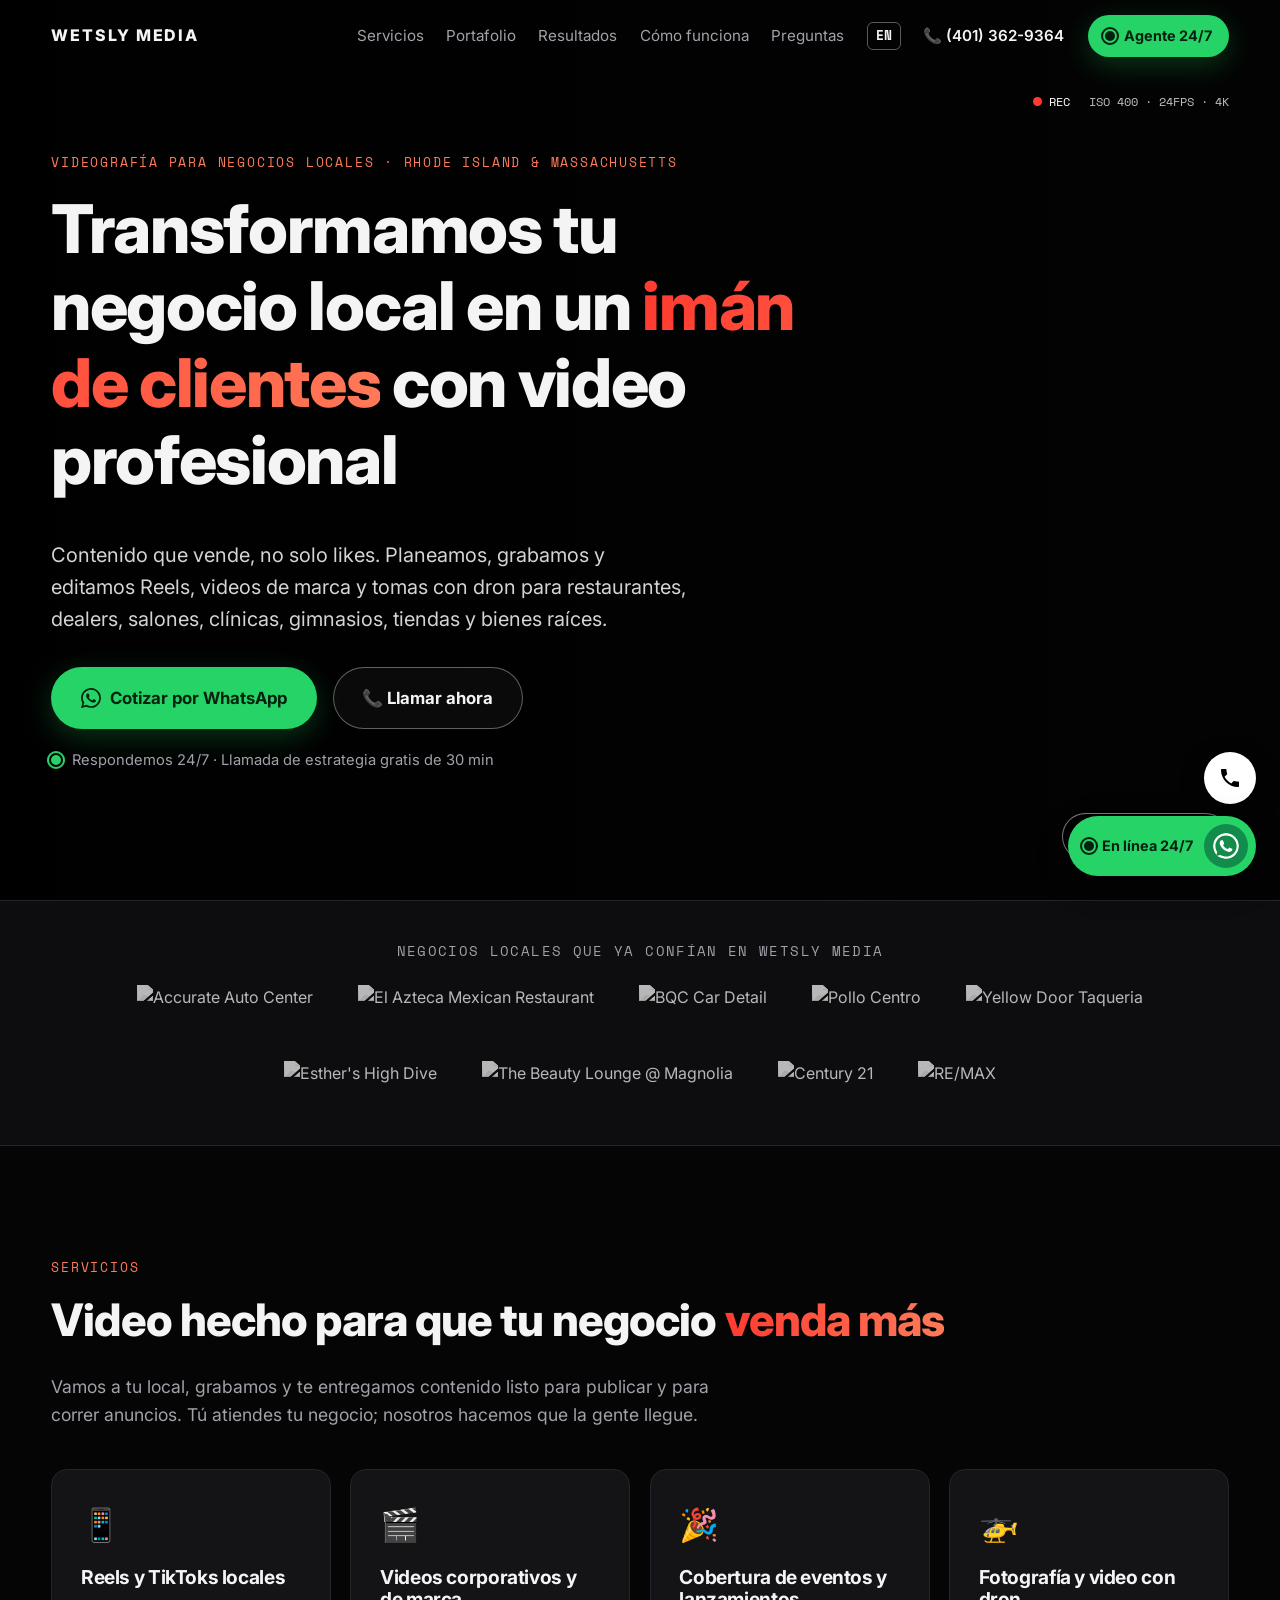
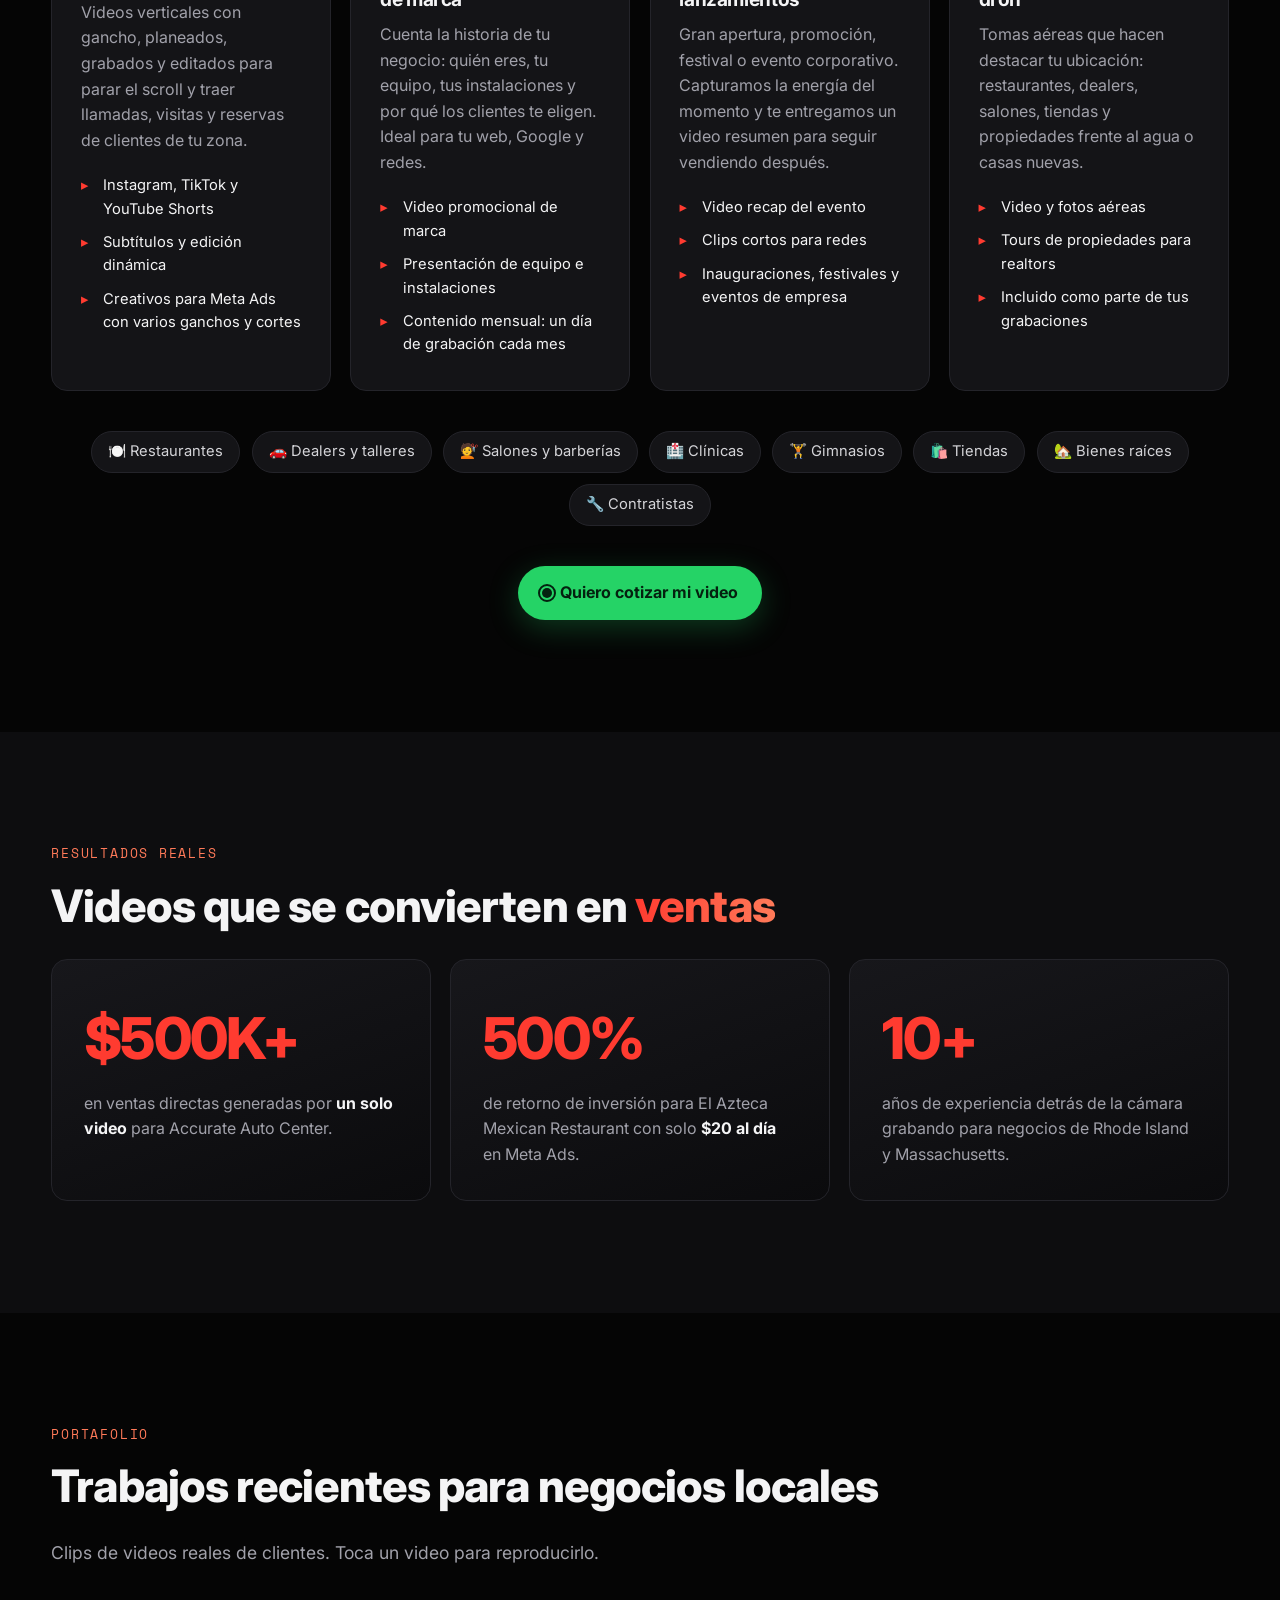
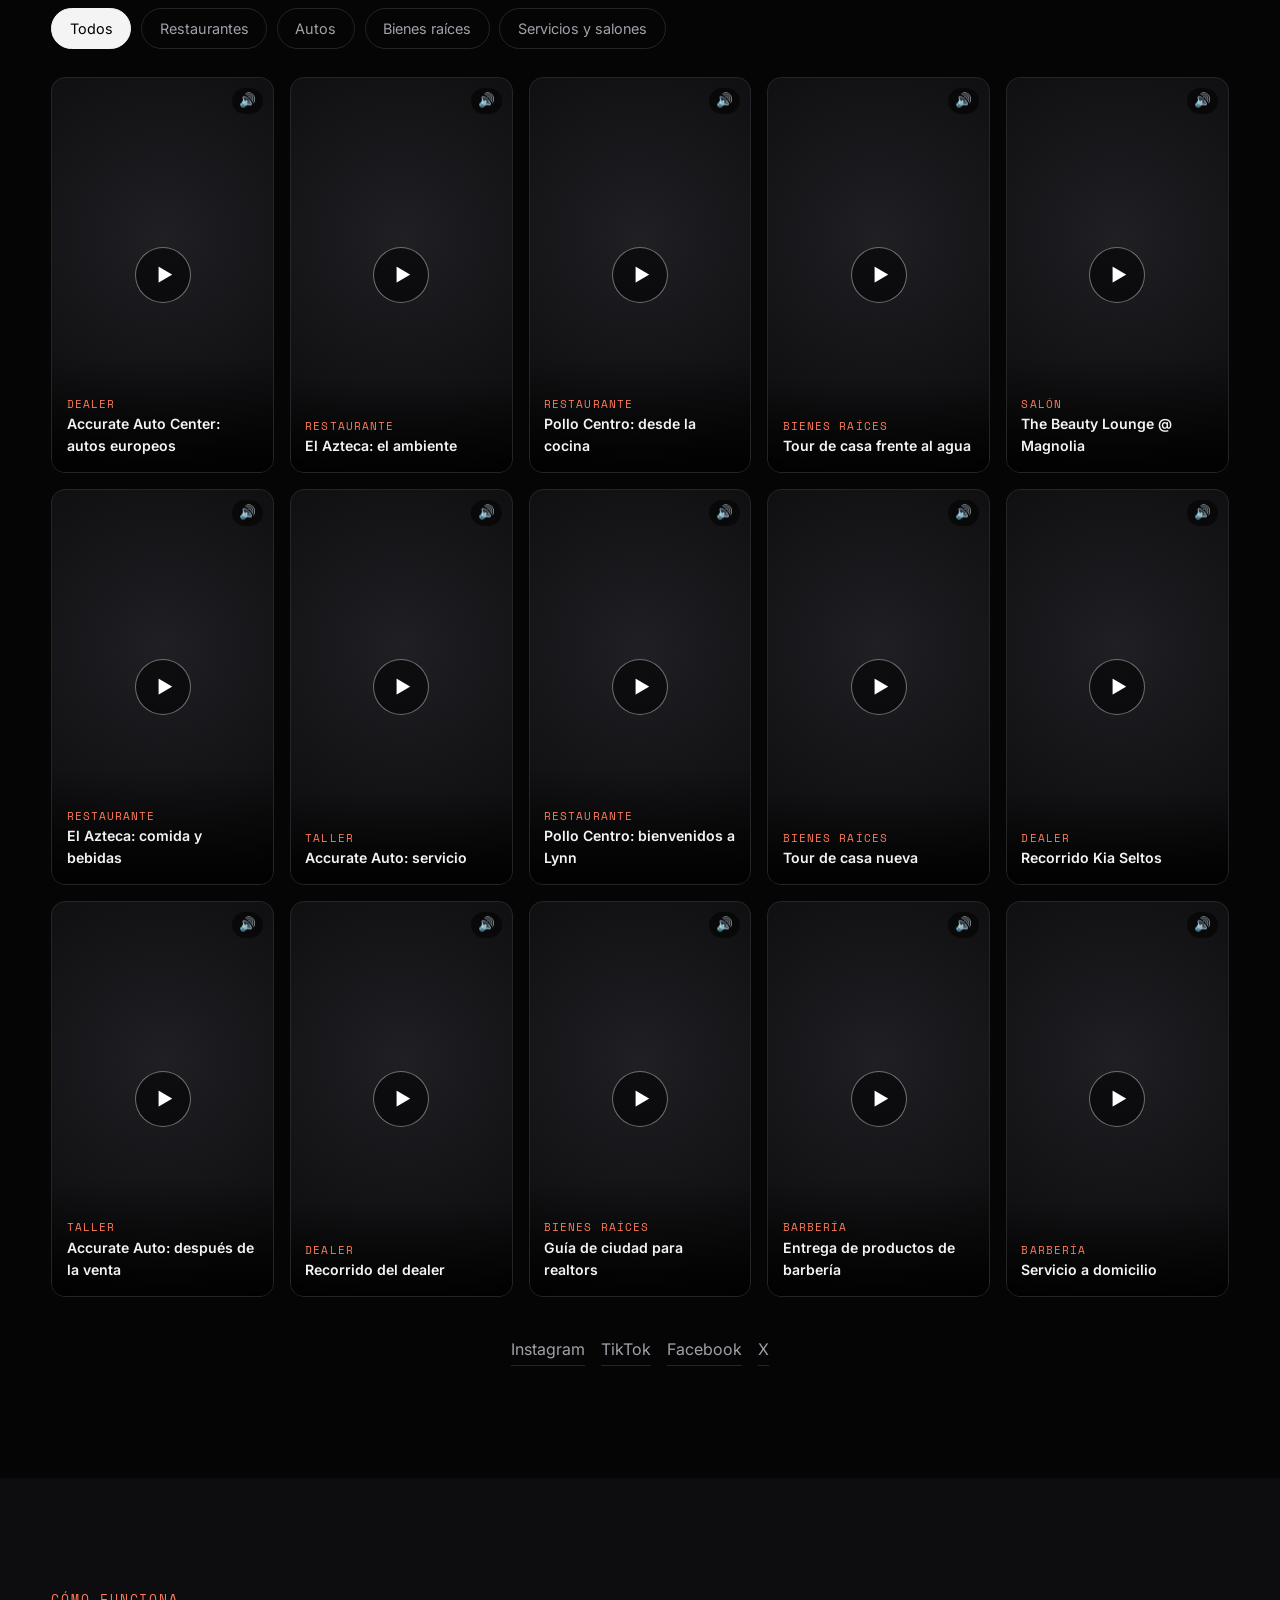
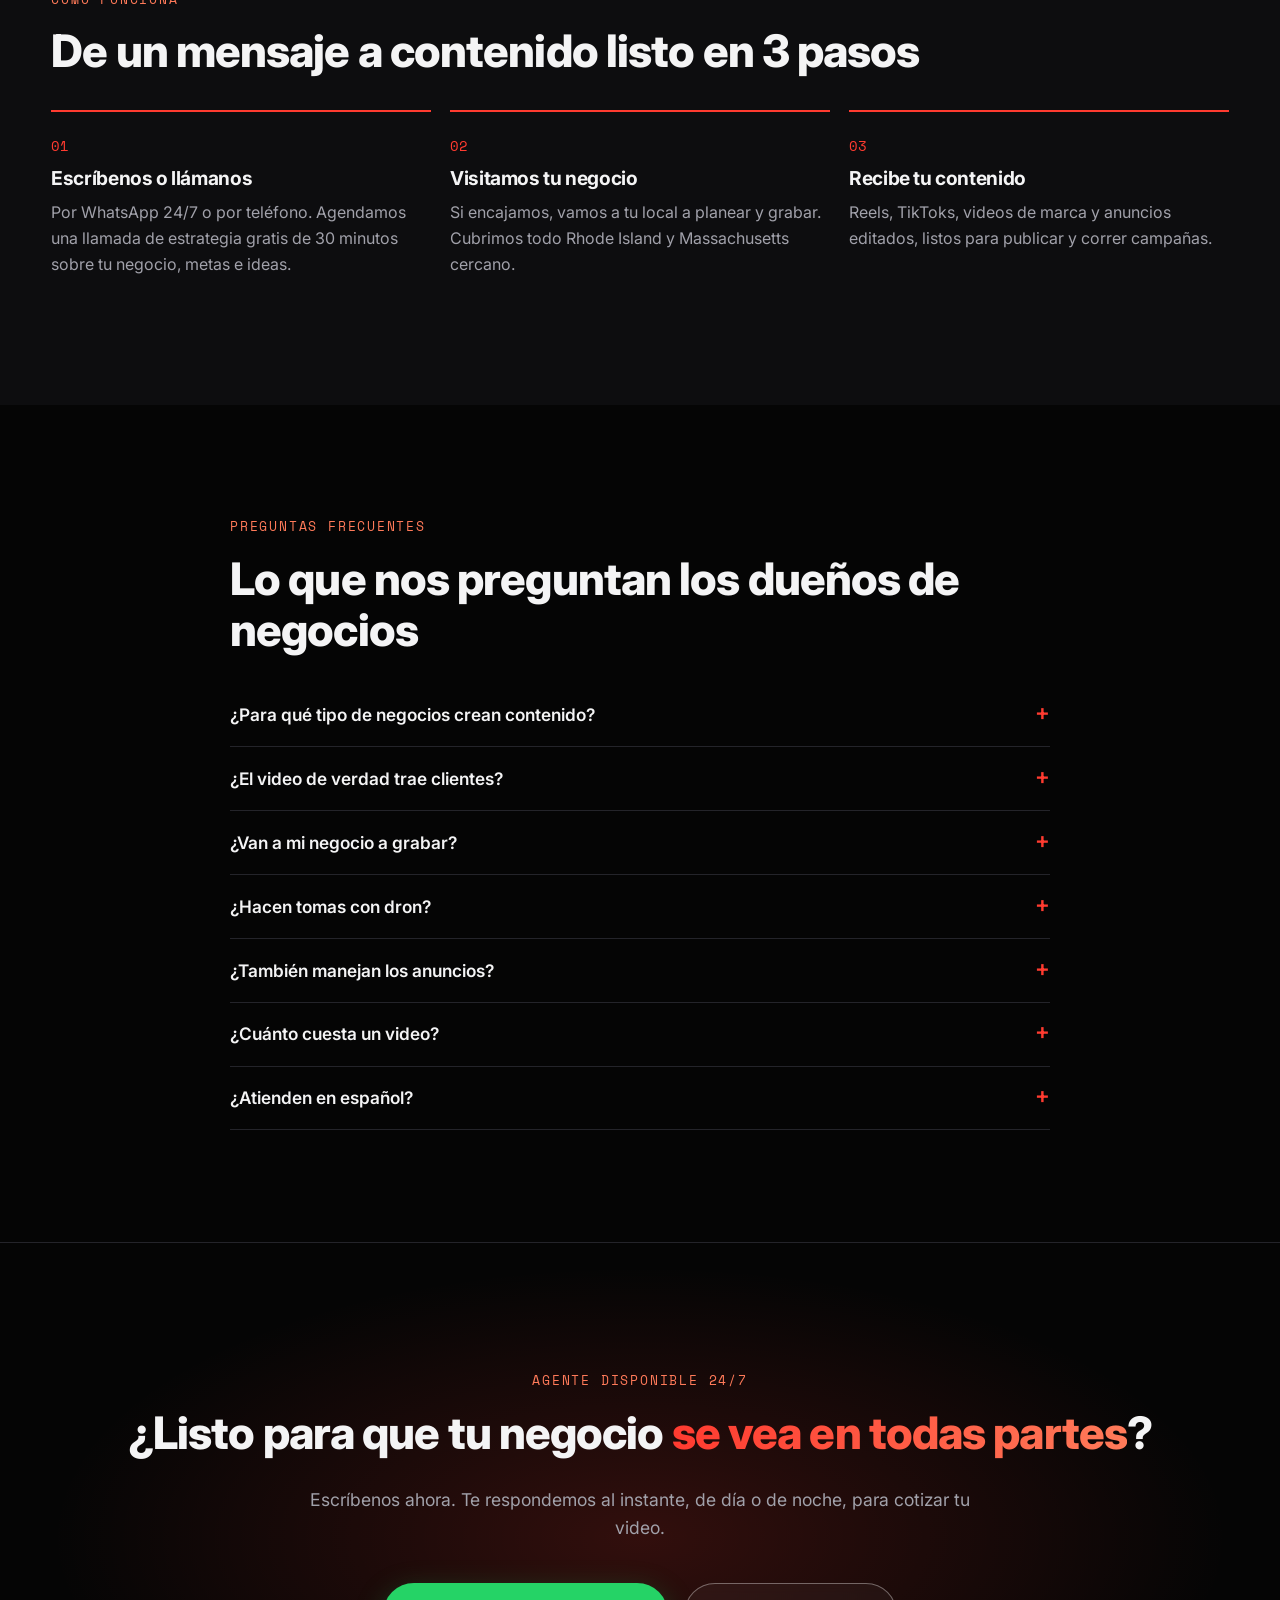
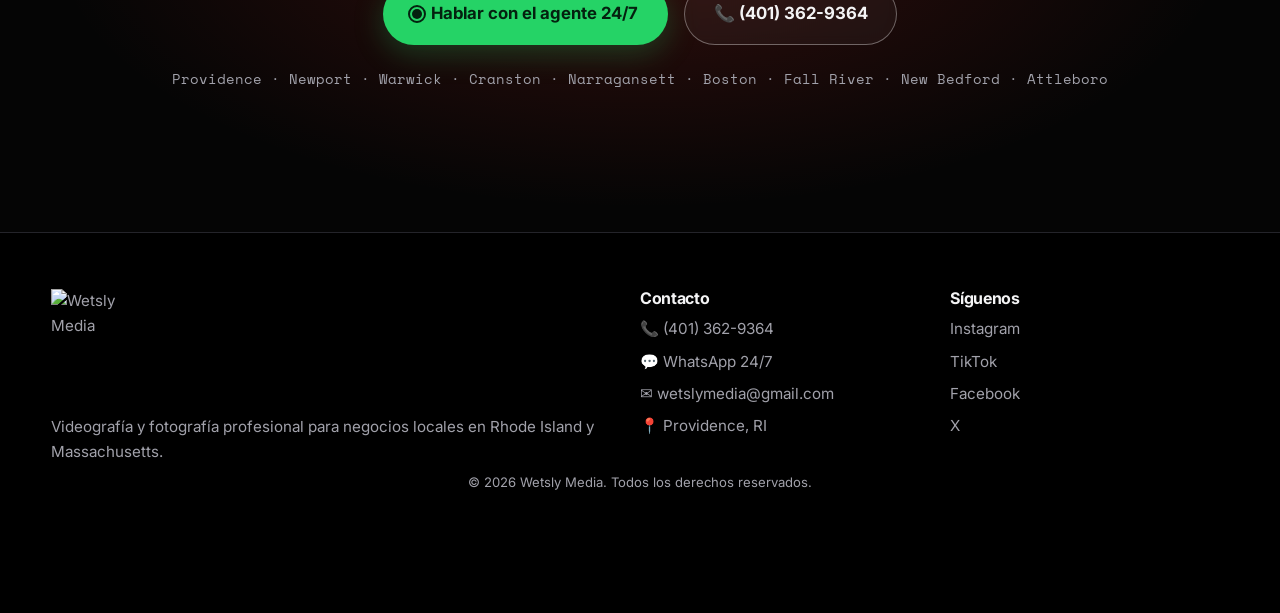
==== commit c805db47: "feat: boton de sonido en el video principal y sonido en reels Co-Authored-By: Claude Opus 5.5 <norep" ====
--- a/es/index.html
+++ b/es/index.html
@@ -80,10 +80,11 @@
   <main>
     <!-- ============ HERO ============ -->
     <section class="hero">
-      <video class="hero__video" autoplay muted loop playsinline preload="metadata" poster="https://wetslymedia.com/img/og-image.jpg" aria-hidden="true">
+      <video class="hero__video" id="heroVideo" autoplay muted loop playsinline preload="metadata" poster="https://wetslymedia.com/img/og-image.jpg" aria-hidden="true">
         <source src="https://wetslymedia.com/media/c1.mp4" type="video/mp4" />
       </video>
       <div class="hero__overlay"></div>
+      <button class="sound-btn" id="heroSound" type="button" data-on="🔊 Activar sonido" data-off="🔇 Silenciar" aria-pressed="false">🔊 Activar sonido</button>
       <div class="hero__hud" aria-hidden="true">
         <span class="rec"><span class="rec__dot"></span>REC</span>
         <span>ISO 400 · 24FPS · 4K</span>
--- a/styles.css
+++ b/styles.css
@@ -293,3 +293,18 @@
   .nav__lang--mobile { display: inline-block; margin: 0 0 0 auto !important; }
   .nav__lang--mobile + .nav__cta { margin-left: .6rem; }
 }
+
+/* ---------- Botón de sonido del hero ---------- */
+.sound-btn {
+  position: absolute; z-index: 3; right: 4%; bottom: 40px;
+  background: rgba(0,0,0,.6); color: #fff; border: 1px solid rgba(255,255,255,.5);
+  border-radius: 999px; padding: .65rem 1.1rem; font: inherit; font-weight: 700; font-size: .95rem;
+  cursor: pointer; backdrop-filter: blur(6px); transition: background .2s, border-color .2s;
+}
+.sound-btn:hover { background: rgba(0,0,0,.85); border-color: #fff; }
+@media (max-width: 600px) { .sound-btn { right: auto; left: 4%; bottom: 20px; top: auto; font-size: .85rem; } }
+/* Etiqueta de sonido en los reels */
+.reel::after {
+  content: "🔊"; position: absolute; top: 10px; right: 10px; z-index: 2; font-size: .85rem;
+  background: rgba(0,0,0,.55); border-radius: 999px; padding: 2px 7px;
+}
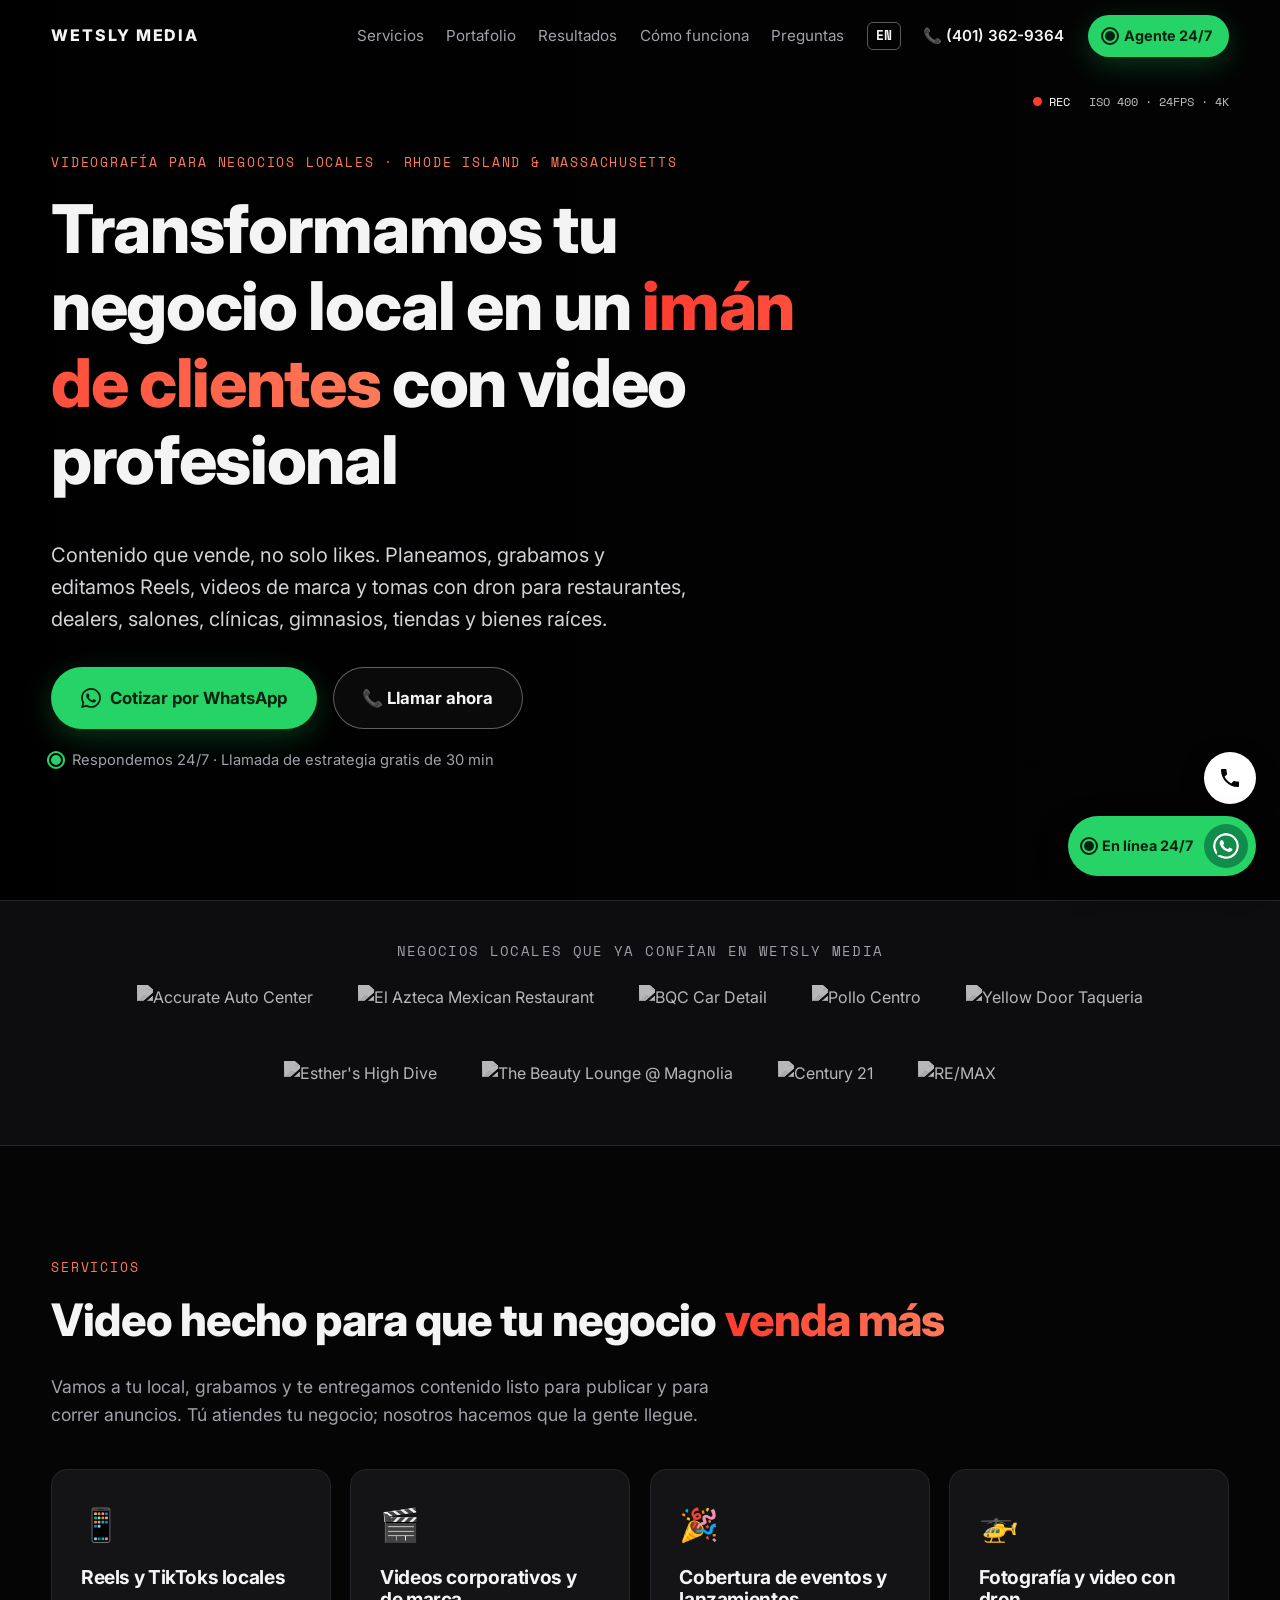
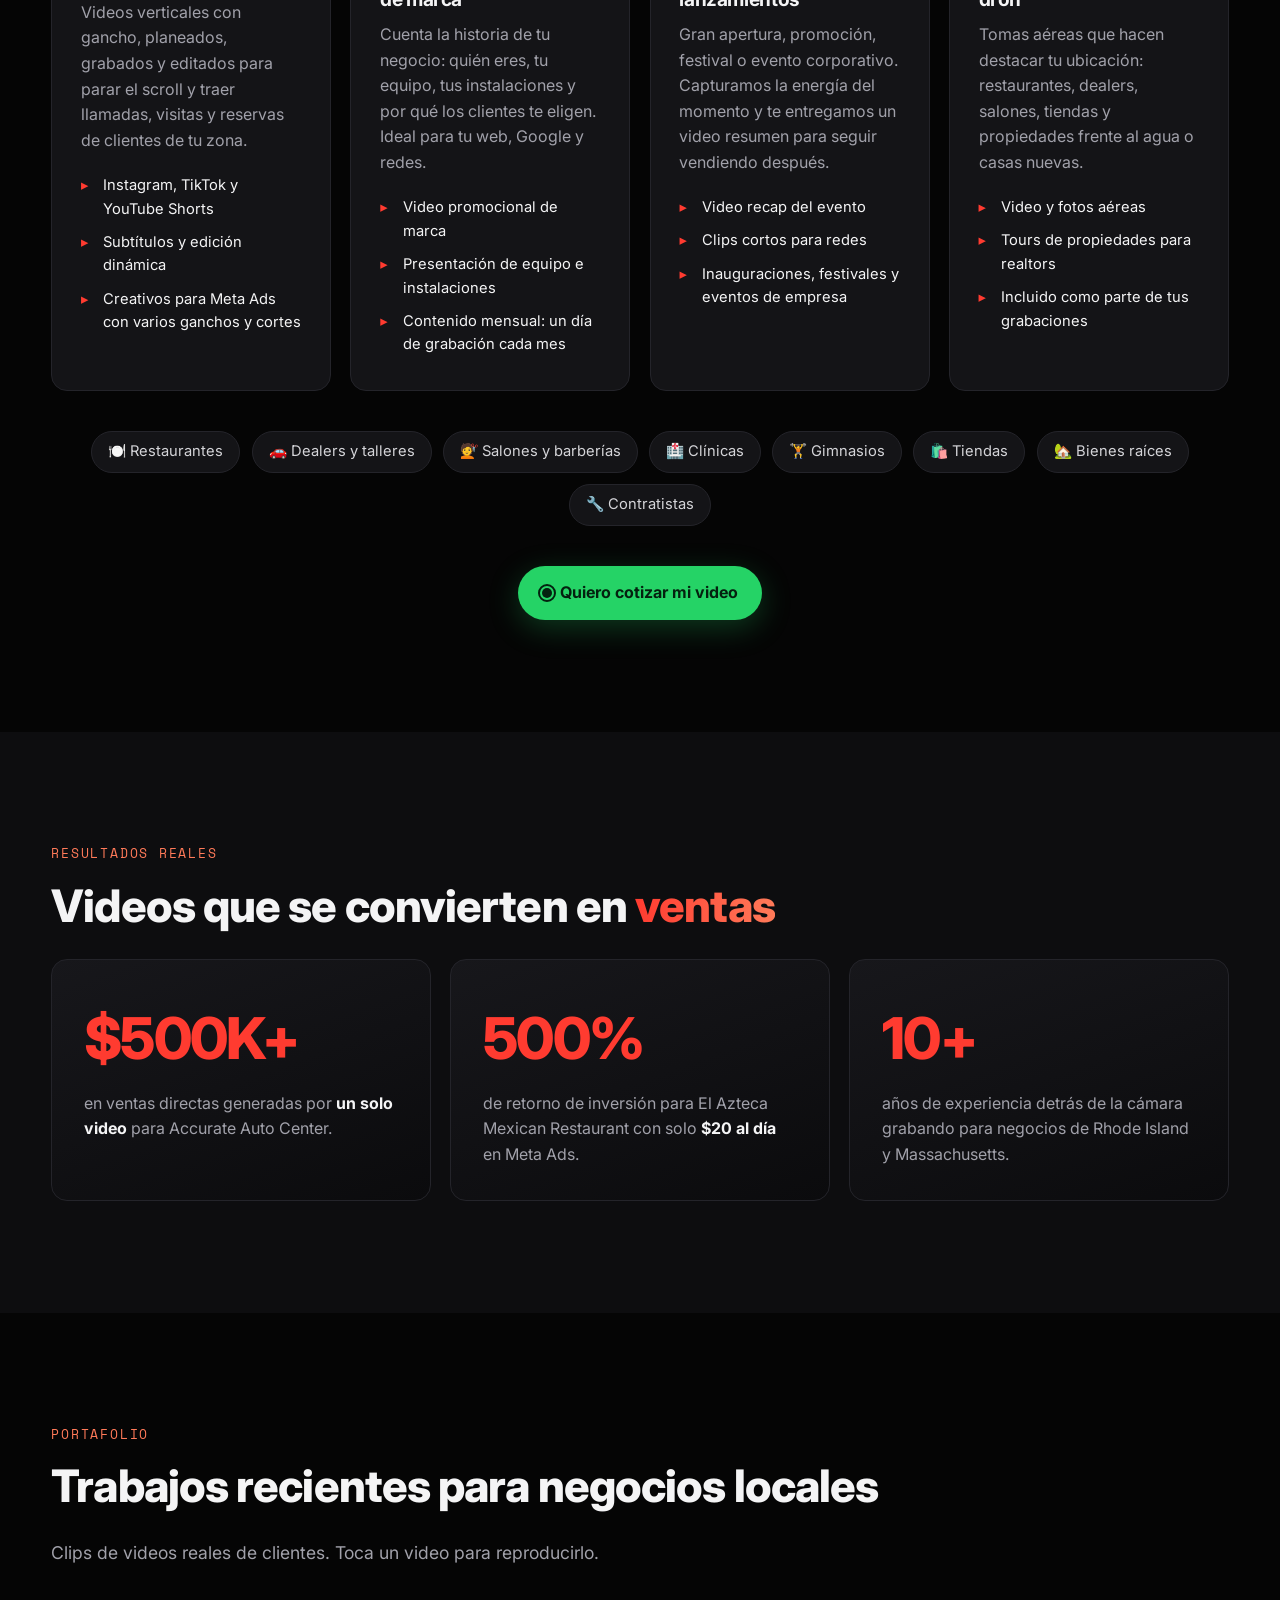
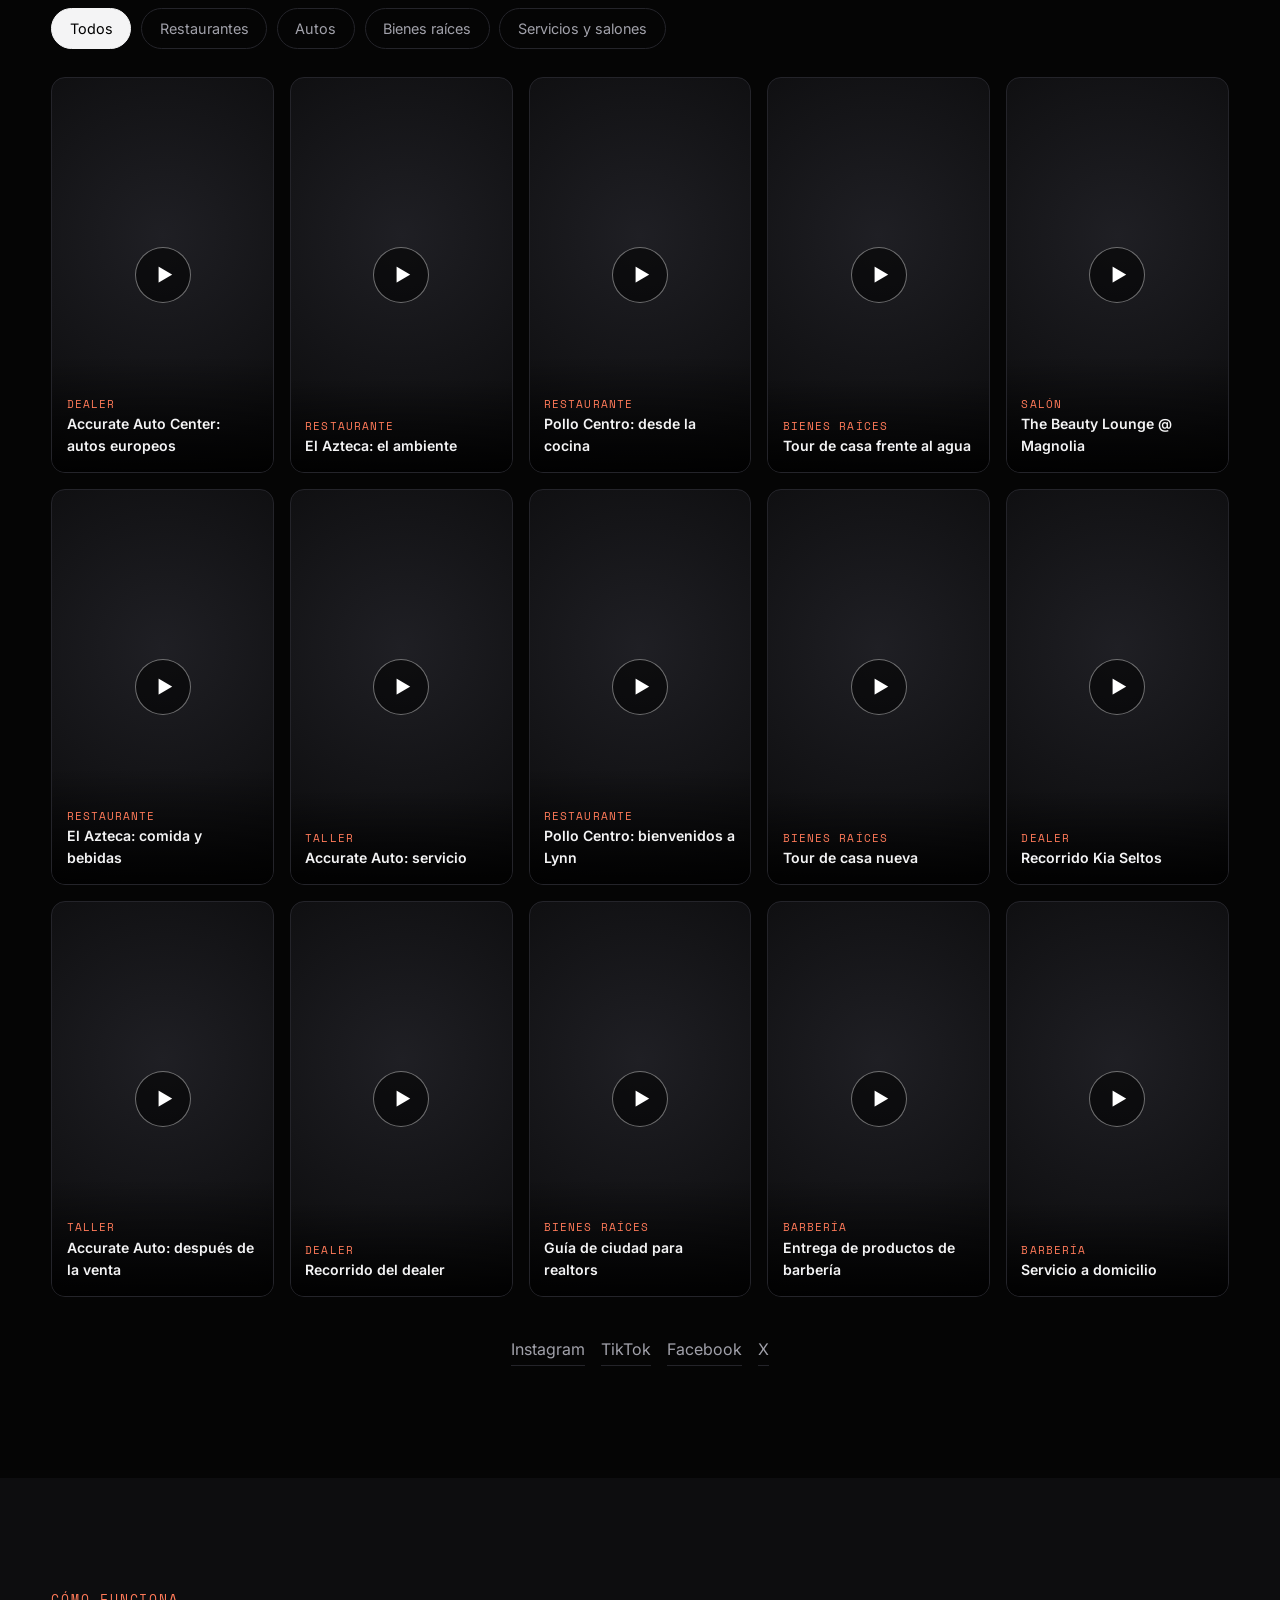
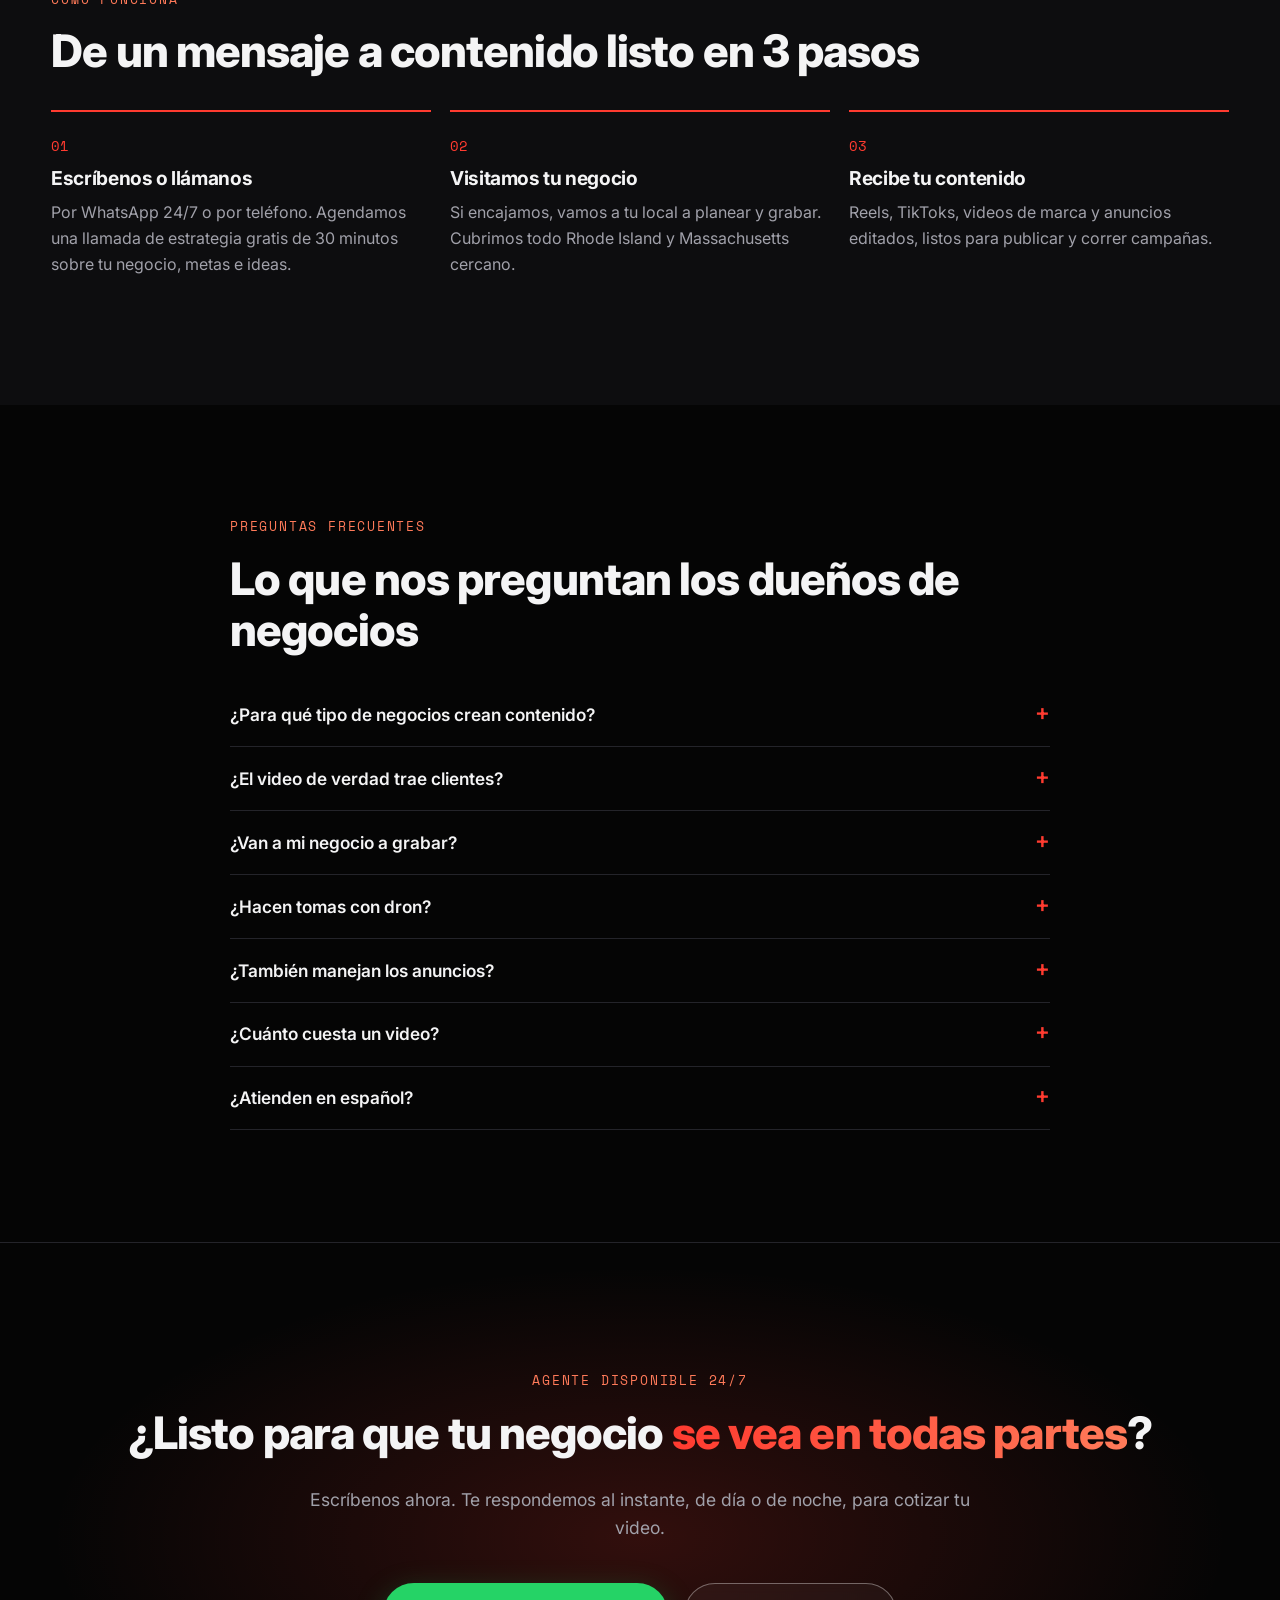
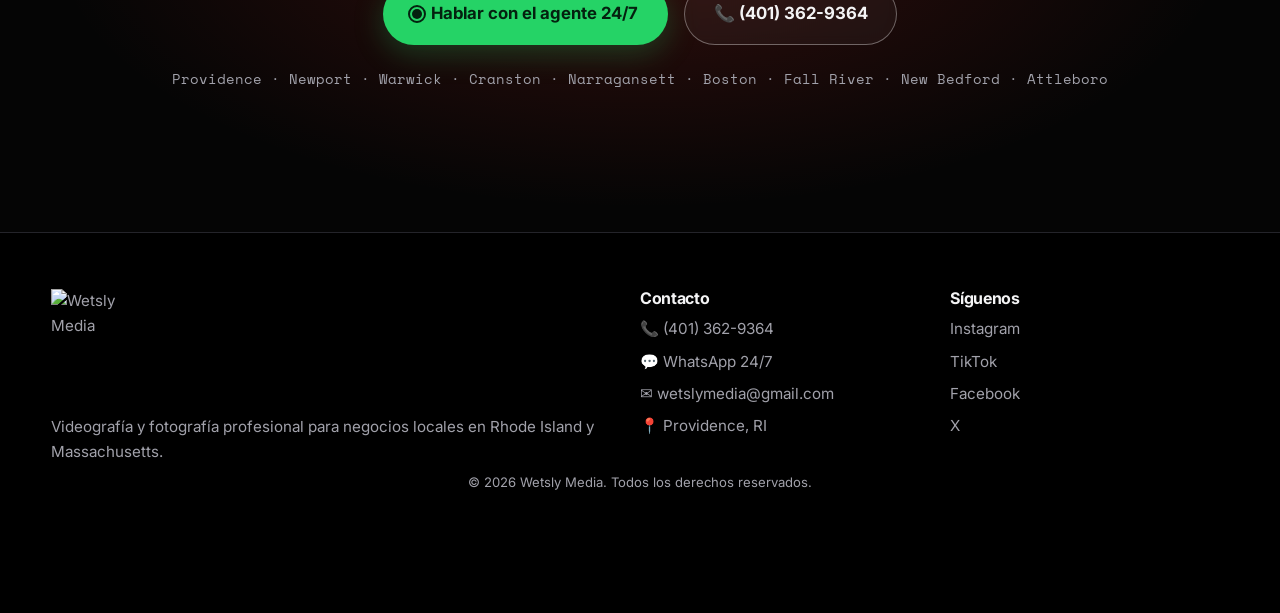
==== commit 61f323bc: "feat: robots.txt, sitemap.xml y canonical; quitar boton de sonido (clips sin audio) Co-Authored-By: " ====
--- a/es/index.html
+++ b/es/index.html
@@ -7,9 +7,9 @@
   <meta name="description" content="Reels, TikToks, videos de marca, eventos y tomas con dron para restaurantes, dealers, salones, clínicas, gimnasios y bienes raíces en Providence, Rhode Island y Massachusetts. Cotiza por WhatsApp 24/7: (401) 362-9364." />
   <meta name="keywords" content="videógrafo Providence, video para negocios Rhode Island, reels para restaurantes, video con dron Rhode Island, videografía Massachusetts, contenido para redes sociales negocios locales" />
   <meta name="theme-color" content="#000000" />
-  <link rel="canonical" href="https://wetslymedia.com/es/" />
-  <link rel="alternate" hreflang="en" href="../" />
-  <link rel="alternate" hreflang="es" href="./" />
+  <link rel="canonical" href="https://wetslymedia-landing.netlify.app/es/" />
+  <link rel="alternate" hreflang="en" href="https://wetslymedia-landing.netlify.app/" />
+  <link rel="alternate" hreflang="es" href="https://wetslymedia-landing.netlify.app/es/" />
   <meta name="geo.region" content="US-RI" />
   <meta name="geo.placename" content="Providence" />
 
@@ -33,7 +33,7 @@
     "@type": "LocalBusiness",
     "name": "Wetsly Media",
     "description": "Videografía y fotografía profesional para negocios locales en Rhode Island y Massachusetts.",
-    "url": "https://wetslymedia.com/",
+    "url": "https://wetslymedia-landing.netlify.app/",
     "image": "https://wetslymedia.com/img/og-image.jpg",
     "telephone": "+1-401-362-9364",
     "email": "wetslymedia@gmail.com",
@@ -84,7 +84,6 @@
         <source src="https://wetslymedia.com/media/c1.mp4" type="video/mp4" />
       </video>
       <div class="hero__overlay"></div>
-      <button class="sound-btn" id="heroSound" type="button" data-on="🔊 Activar sonido" data-off="🔇 Silenciar" aria-pressed="false">🔊 Activar sonido</button>
       <div class="hero__hud" aria-hidden="true">
         <span class="rec"><span class="rec__dot"></span>REC</span>
         <span>ISO 400 · 24FPS · 4K</span>
--- a/styles.css
+++ b/styles.css
@@ -294,17 +294,3 @@
   .nav__lang--mobile + .nav__cta { margin-left: .6rem; }
 }
 
-/* ---------- Botón de sonido del hero ---------- */
-.sound-btn {
-  position: absolute; z-index: 3; right: 4%; bottom: 40px;
-  background: rgba(0,0,0,.6); color: #fff; border: 1px solid rgba(255,255,255,.5);
-  border-radius: 999px; padding: .65rem 1.1rem; font: inherit; font-weight: 700; font-size: .95rem;
-  cursor: pointer; backdrop-filter: blur(6px); transition: background .2s, border-color .2s;
-}
-.sound-btn:hover { background: rgba(0,0,0,.85); border-color: #fff; }
-@media (max-width: 600px) { .sound-btn { right: auto; left: 4%; bottom: 20px; top: auto; font-size: .85rem; } }
-/* Etiqueta de sonido en los reels */
-.reel::after {
-  content: "🔊"; position: absolute; top: 10px; right: 10px; z-index: 2; font-size: .85rem;
-  background: rgba(0,0,0,.55); border-radius: 999px; padding: 2px 7px;
-}
